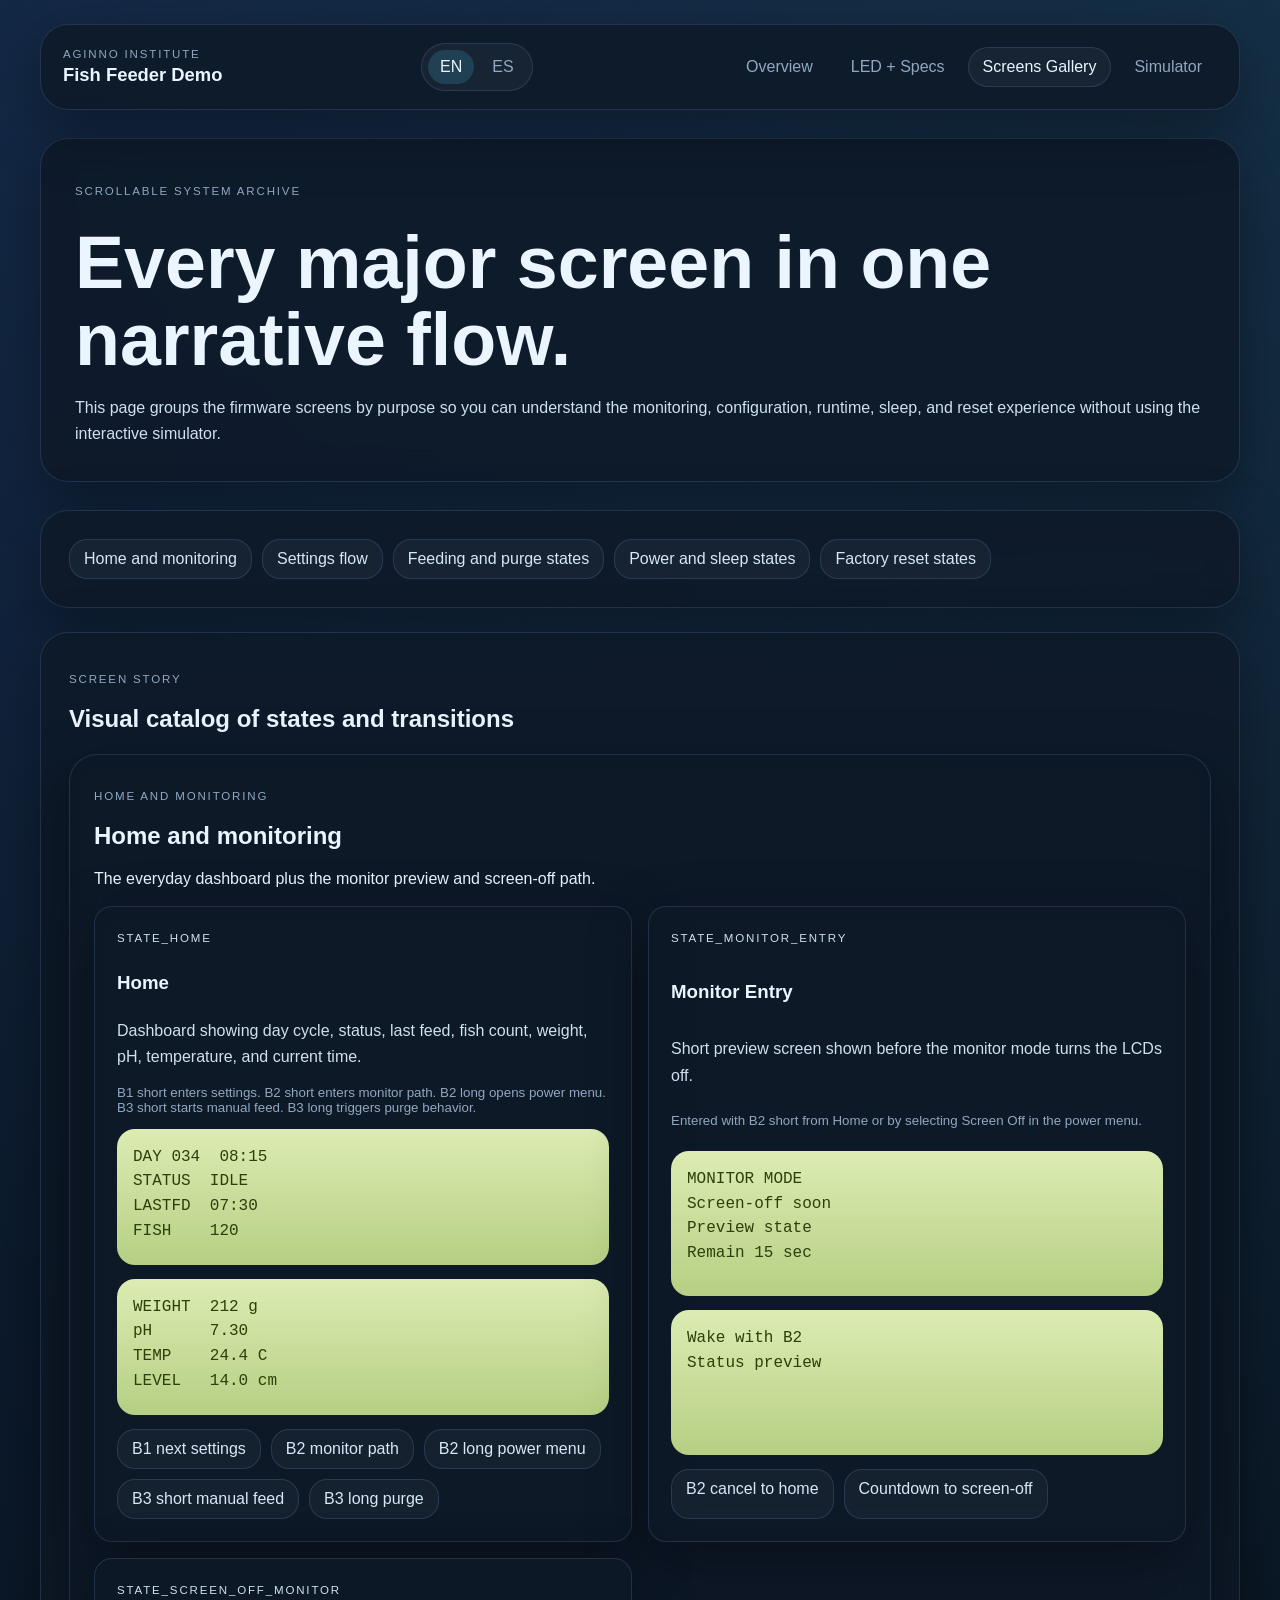
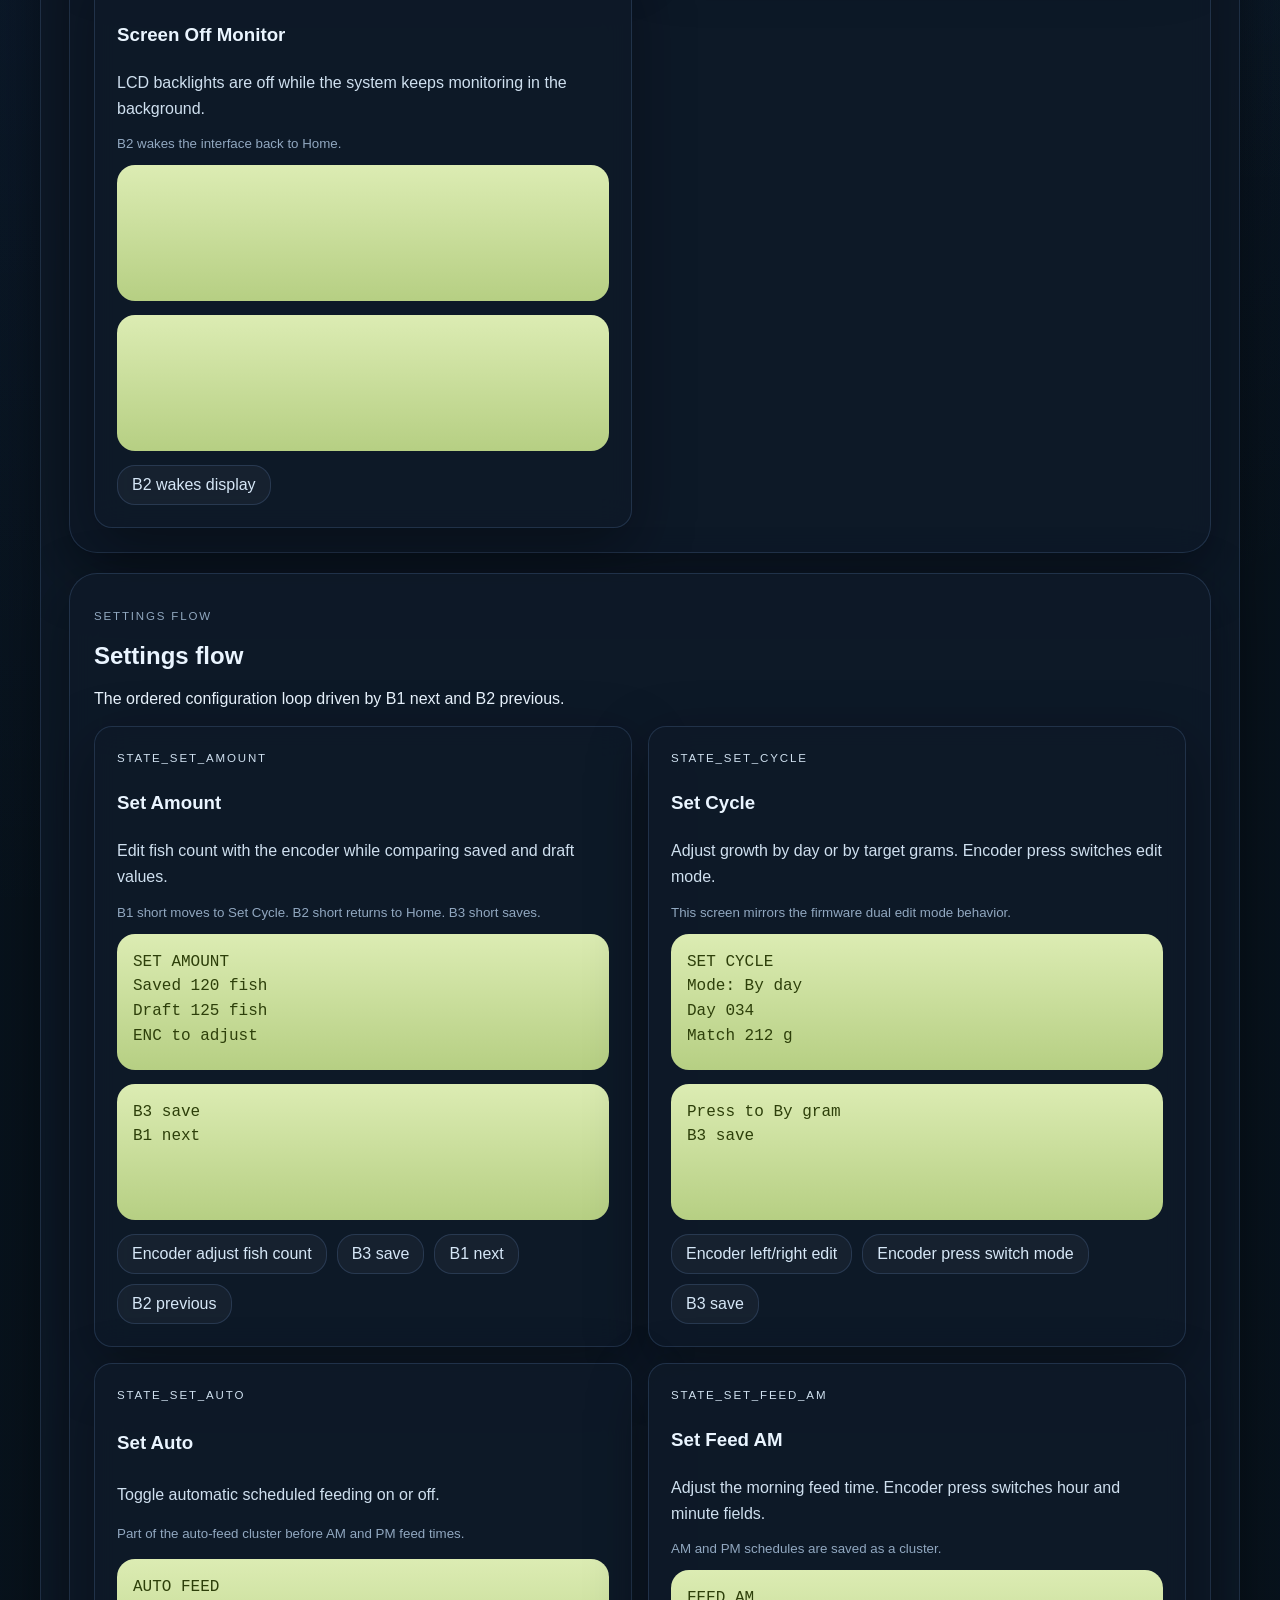
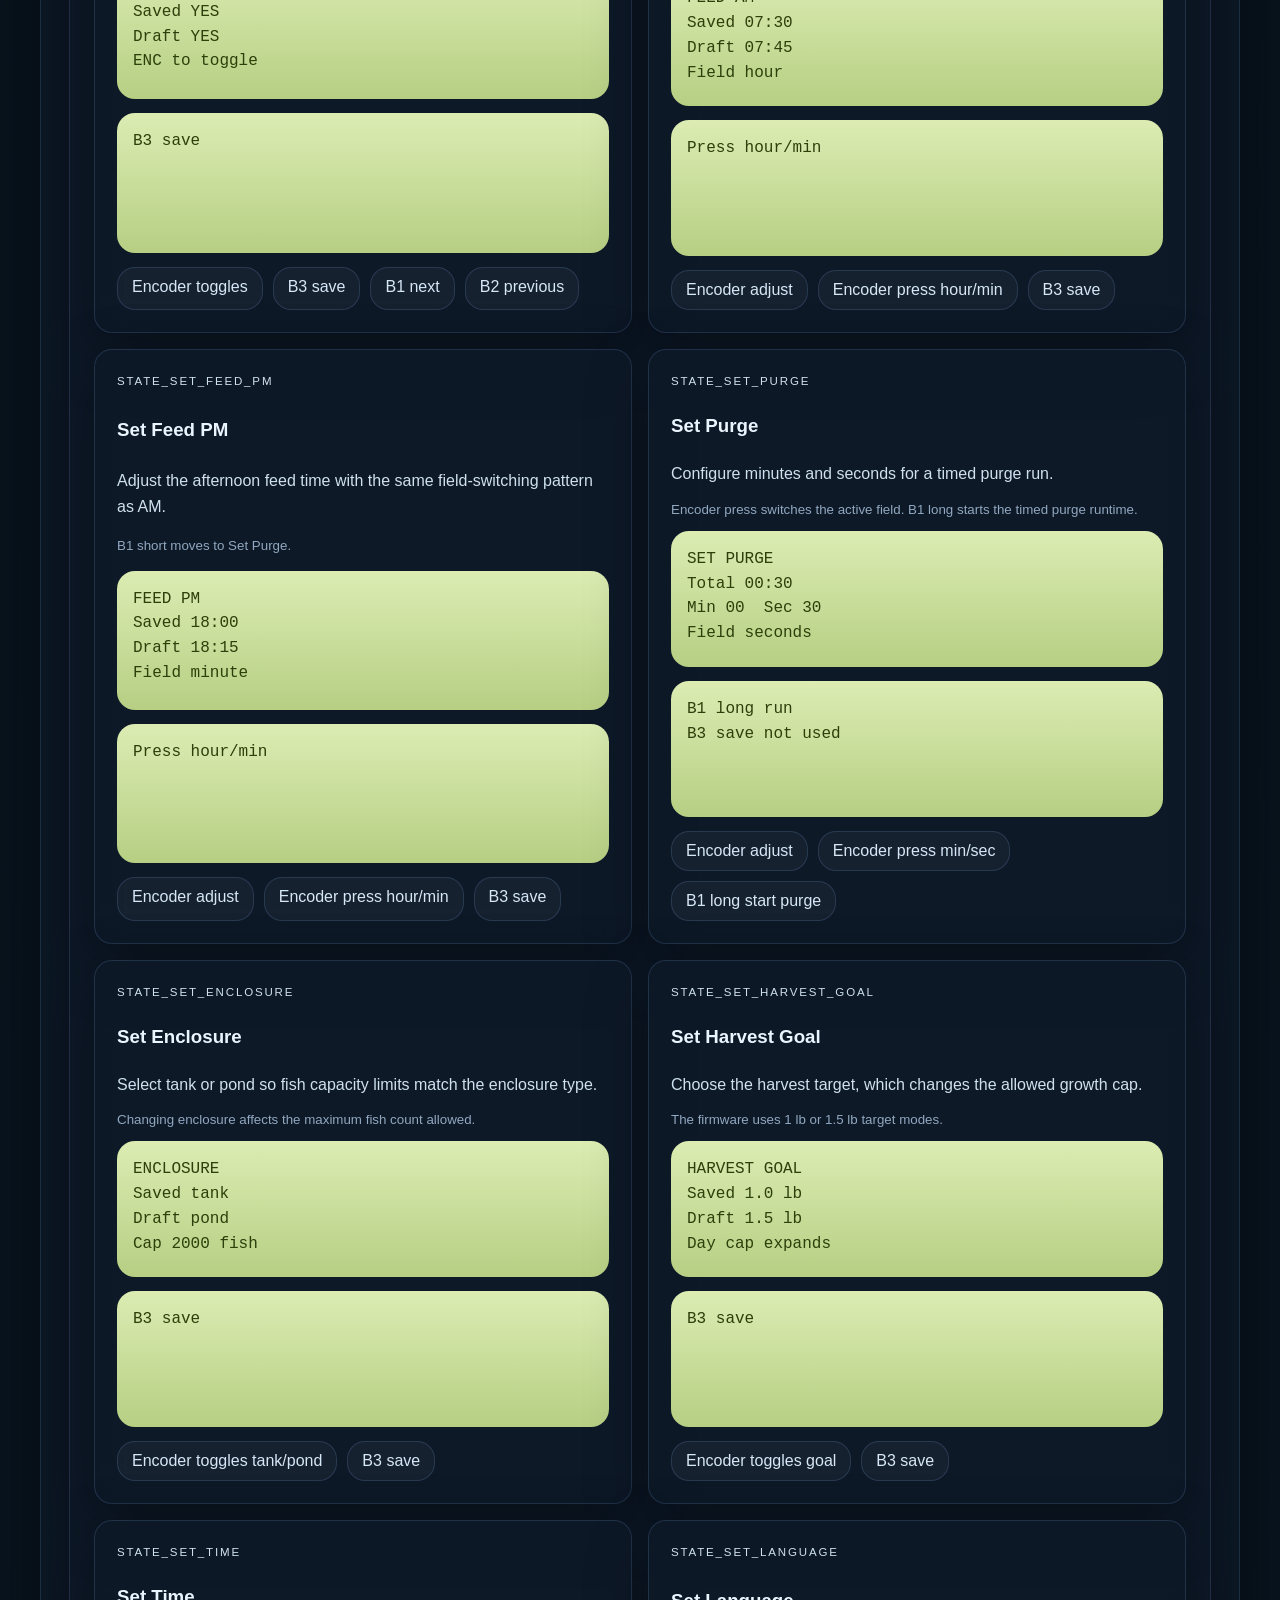
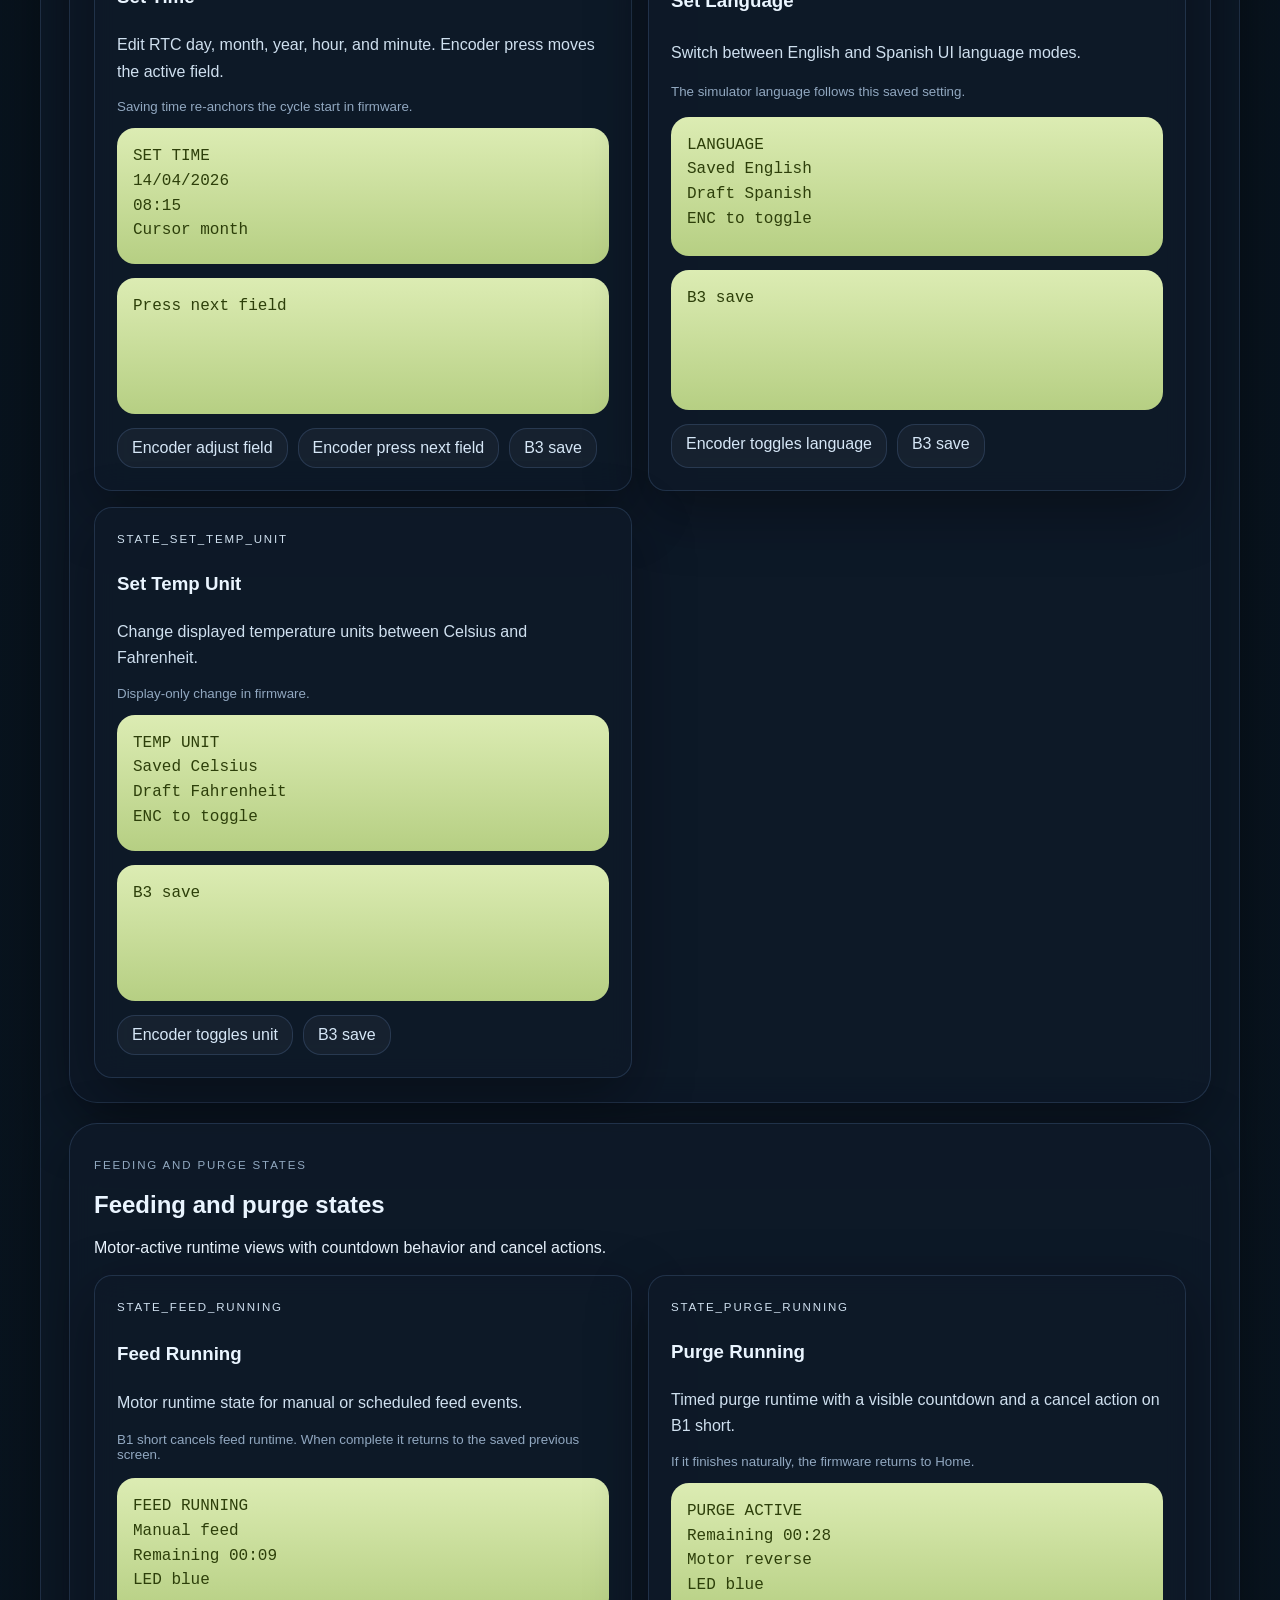
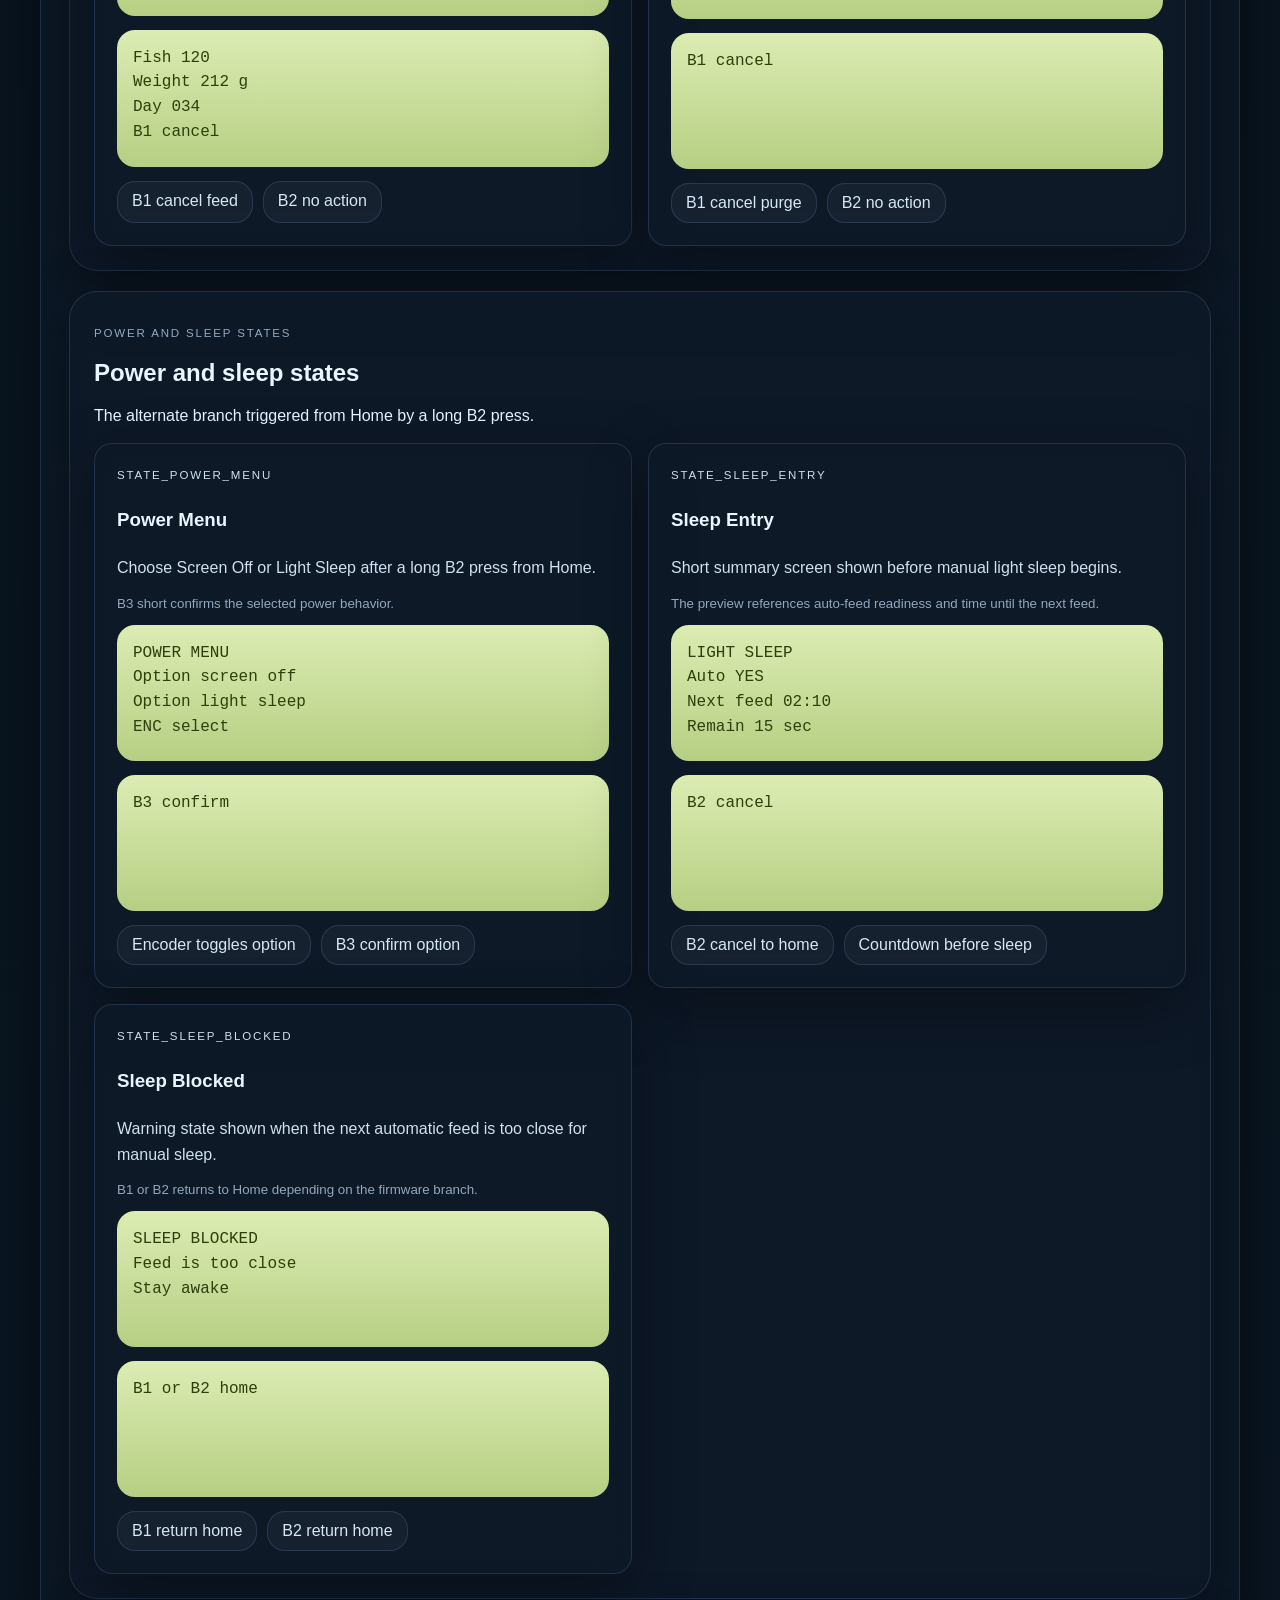
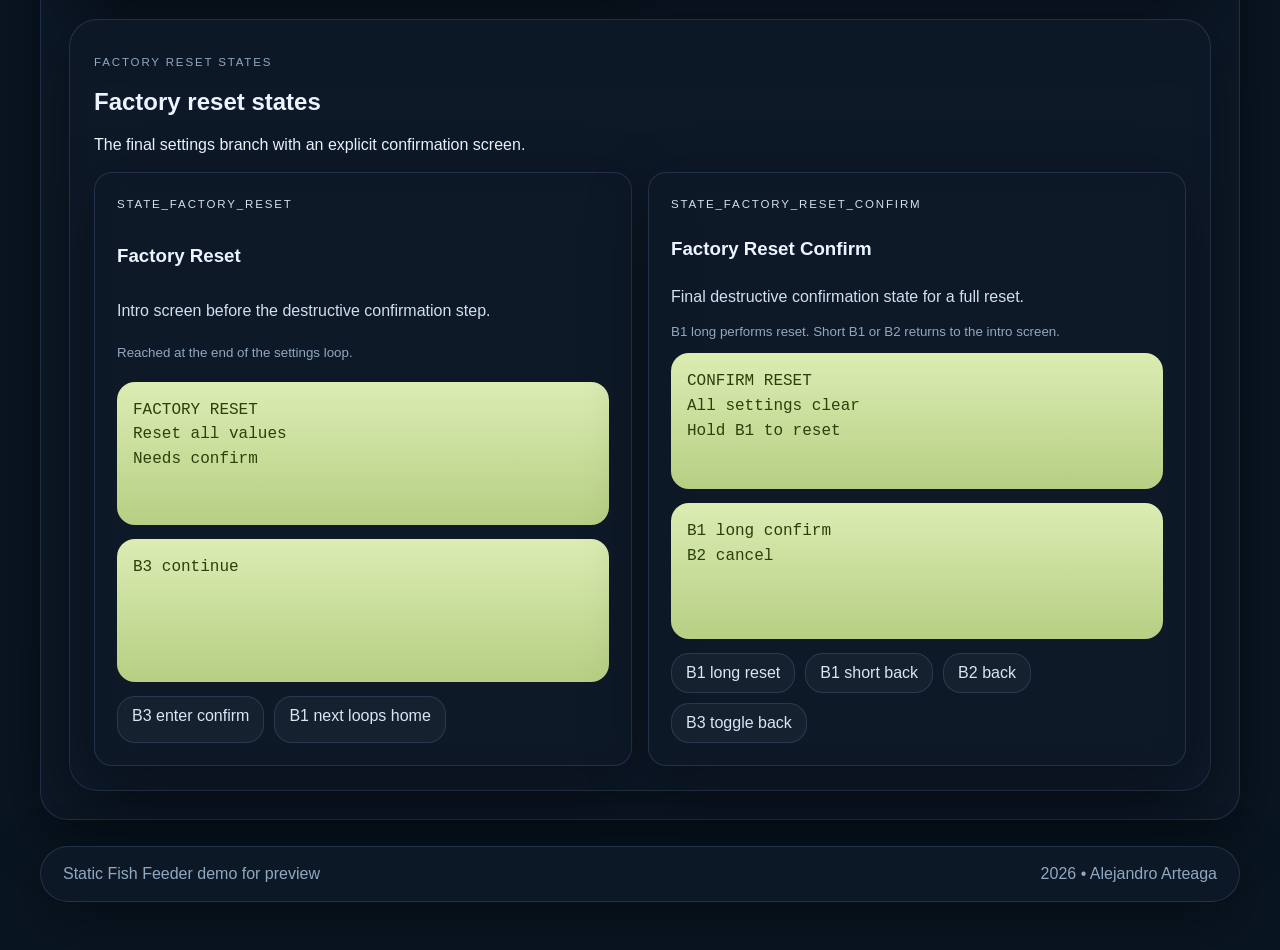
==== pages/gallery.html @ 1d875c60 "Add files via upload" ====
<!DOCTYPE html>
<html lang="en">
<head>
  <meta charset="UTF-8">
  <meta name="viewport" content="width=device-width, initial-scale=1.0">
  <title data-i18n-document-title="galleryPage.title">Fish Feeder Screens Gallery</title>
  <meta name="description" content="Scrollable visual catalog of Fish Feeder screens grouped by monitoring, settings, runtime, power, and reset flows." data-i18n-document-description="galleryPage.description">
  <link rel="stylesheet" href="../css/styles.css">
  <link rel="stylesheet" href="../css/print.css" media="print">
</head>
<body data-page="gallery">
  <div class="site-shell">
    <header class="site-header no-print">
      <a class="brand" href="../index.html">
        <span class="brand-kicker">AgInno Institute</span>
        <span class="brand-title" data-i18n="nav.brandTitle">Fish Feeder Demo</span>
      </a>
      <div class="header-actions">
        <div class="lang-switch" role="group" aria-label="Language">
          <button type="button" class="lang-switch__button" data-lang-choice="en">EN</button>
          <button type="button" class="lang-switch__button" data-lang-choice="es">ES</button>
        </div>
        <button class="menu-toggle" type="button" aria-expanded="false" aria-controls="site-nav" data-i18n="nav.menu">Menu</button>
      </div>
      <nav id="site-nav" class="site-nav">
        <a href="../index.html" data-i18n="nav.overview">Overview</a>
        <a href="specs.html" data-i18n="nav.specs">LED + Specs</a>
        <a href="gallery.html" data-i18n="nav.gallery">Screens Gallery</a>
        <a href="simulator.html" data-i18n="nav.simulator">Simulator</a>
      </nav>
    </header>

    <main>
      <section class="hero-panel">
        <div class="hero-copy">
          <p class="eyebrow" data-i18n="galleryPage.eyebrow">Scrollable system archive</p>
          <h1 data-i18n="galleryPage.heading">Every major screen in one narrative flow.</h1>
          <p class="hero-text" data-i18n="galleryPage.body">This page groups the firmware screens by purpose so you can understand the monitoring, configuration, runtime, sleep, and reset experience without using the interactive simulator.</p>
        </div>
      </section>

      <section class="section-block no-print">
        <div class="pill-row" id="gallery-jump-links"></div>
      </section>

      <section class="section-block">
        <div class="section-heading">
          <p class="eyebrow" data-i18n="galleryPage.storyEyebrow">Screen story</p>
          <h2 data-i18n="galleryPage.storyHeading">Visual catalog of states and transitions</h2>
        </div>
        <div id="gallery-sections" class="gallery-sections"></div>
      </section>
    </main>

    <footer class="site-footer">
      <p data-i18n="galleryPage.footerLead">Static Fish Feeder demo for preview</p>
      <p><span id="current-year"></span> • <span data-i18n="galleryPage.footerStack">Alejandro Arteaga</span></p>
    </footer>
  </div>

  <script src="../js/i18n.js"></script>
  <script src="../js/data/screens.js"></script>
  <script src="../js/data/specs.js"></script>
  <script src="../js/data/led-rules.js"></script>
  <script src="../js/navigation.js"></script>
  <script src="../js/app.js"></script>
</body>
</html>
---- css/styles.css ----
:root {
  --bg: #08111b;
  --bg-soft: #0d1a28;
  --panel: rgba(14, 26, 40, 0.88);
  --panel-strong: #102132;
  --line: rgba(140, 188, 255, 0.16);
  --text: #eaf5ff;
  --muted: #91a8c0;
  --accent: #55d0ff;
  --accent-strong: #8d7dff;
  --lcd-bg: linear-gradient(180deg, #dcecb3 0%, #b6cf83 100%);
  --lcd-text: #2d3f0a;
  --shadow: 0 20px 60px rgba(0, 0, 0, 0.35);
  --radius-lg: 28px;
  --radius-md: 18px;
  --radius-sm: 12px;
  --blue: #40a9ff;
  --red: #ff5f74;
  --white: #f8fbff;
  --green: #5de697;
  --off: #35485b;
}

* {
  box-sizing: border-box;
}

html {
  scroll-behavior: smooth;
}

body {
  margin: 0;
  font-family: Inter, "Segoe UI", Arial, sans-serif;
  color: var(--text);
  background:
    radial-gradient(circle at top left, rgba(69, 127, 255, 0.16), transparent 28%),
    radial-gradient(circle at top right, rgba(85, 208, 255, 0.12), transparent 20%),
    linear-gradient(180deg, #07111a 0%, #091521 100%);
  min-height: 100vh;
}

a {
  color: inherit;
  text-decoration: none;
}

button,
input {
  font: inherit;
}

pre {
  margin: 0;
  white-space: pre-wrap;
}

.site-shell {
  width: min(1200px, calc(100% - 32px));
  margin: 0 auto;
  padding: 24px 0 48px;
}

.site-header,
.site-footer,
.hero-panel,
.section-block,
.info-card,
.spotlight-card,
.priority-item,
.detail-panel,
.selector-panel,
.side-card,
.simulator-device,
.gallery-group,
.screen-card,
.lcd-preview {
  border: 1px solid var(--line);
  background: var(--panel);
  backdrop-filter: blur(16px);
  box-shadow: var(--shadow);
}

.site-header,
.site-footer {
  border-radius: var(--radius-lg);
}

.site-header {
  position: sticky;
  top: 16px;
  z-index: 10;
  display: flex;
  align-items: center;
  justify-content: space-between;
  gap: 20px;
  padding: 18px 22px;
  margin-bottom: 28px;
}

.brand {
  display: flex;
  flex-direction: column;
  gap: 4px;
}

.brand-kicker,
.eyebrow,
.device-label,
.card-tag {
  font-size: 0.72rem;
  letter-spacing: 0.16em;
  text-transform: uppercase;
  color: var(--muted);
}

.brand-title {
  font-size: 1.15rem;
  font-weight: 700;
}

.header-actions {
  display: flex;
  align-items: center;
  gap: 12px;
}

.lang-switch {
  display: inline-flex;
  gap: 6px;
  padding: 6px;
  border-radius: 999px;
  border: 1px solid var(--line);
  background: rgba(255, 255, 255, 0.04);
}

.lang-switch__button {
  border: 0;
  padding: 8px 12px;
  border-radius: 999px;
  color: var(--muted);
  background: transparent;
  cursor: pointer;
  transition: 0.2s ease;
}

.lang-switch__button.is-active {
  color: var(--text);
  background: rgba(85, 208, 255, 0.16);
}

.site-nav {
  display: flex;
  gap: 8px;
  flex-wrap: wrap;
}

.site-nav a,
.menu-toggle {
  border: 1px solid transparent;
  color: var(--muted);
  padding: 10px 14px;
  border-radius: 999px;
  transition: 0.2s ease;
  background: transparent;
}

.site-nav a:hover,
.site-nav a.is-active,
.menu-toggle:hover {
  color: var(--text);
  border-color: var(--line);
  background: rgba(255, 255, 255, 0.04);
}

.menu-toggle {
  display: none;
}

.hero-panel,
.section-block,
.gallery-group,
.simulator-device {
  border-radius: var(--radius-lg);
}

.hero-panel {
  display: flex;
  align-items: center;
  justify-content: space-between;
  gap: 28px;
  padding: 34px;
  margin-bottom: 28px;
}

.hero-home {
  min-height: 420px;
}

.hero-copy,
.hero-actions {
  display: flex;
  flex-direction: column;
  gap: 16px;
}

.hero-copy {
  flex: 1 1 52%;
}

.hero-copy h1,
.section-heading h2 {
  margin: 0;
  line-height: 1.05;
}

.hero-copy h1 {
  font-size: clamp(2.4rem, 6vw, 4.6rem);
}

.hero-text,
.info-card p,
.detail-panel p,
.screen-card p,
.side-card p {
  margin: 0;
  line-height: 1.65;
  color: #cfe0ef;
}

.hero-actions {
  align-items: flex-start;
}

.button,
.icon-button,
.segmented-control__button {
  cursor: pointer;
  border: 1px solid var(--line);
  transition: transform 0.18s ease, border-color 0.18s ease, background 0.18s ease;
}

.button:hover,
.icon-button:hover,
.segmented-control__button:hover {
  transform: translateY(-1px);
  border-color: rgba(140, 188, 255, 0.34);
}

.button {
  display: inline-flex;
  align-items: center;
  justify-content: center;
  gap: 10px;
  padding: 12px 18px;
  border-radius: 999px;
}

.button-primary {
  background: linear-gradient(135deg, var(--accent) 0%, var(--accent-strong) 100%);
  color: #02121d;
  font-weight: 700;
}

.button-secondary,
.button-sim {
  background: rgba(255, 255, 255, 0.04);
  color: var(--text);
}

.button-row {
  display: flex;
  gap: 10px;
  flex-wrap: wrap;
}

.hero-metrics,
.plain-list,
.event-log {
  margin: 0;
  padding: 0;
  list-style: none;
}

.hero-metrics {
  display: grid;
  grid-template-columns: repeat(3, minmax(0, 1fr));
  gap: 12px;
  width: 100%;
  max-width: 620px;
}

.hero-metrics li,
.pill,
.priority-item,
.hint-chip {
  border-radius: var(--radius-md);
}

.hero-metrics li {
  padding: 16px;
  border: 1px solid var(--line);
  background: rgba(255, 255, 255, 0.03);
}

.hero-metrics strong {
  display: block;
  font-size: 1.45rem;
  margin-bottom: 6px;
}

.hero-metrics span {
  color: var(--muted);
  font-size: 0.92rem;
}

.hero-visual {
  flex: 1 1 42%;
  position: relative;
  display: flex;
  align-items: center;
  justify-content: center;
  min-height: 340px;
}

.status-orb {
  position: absolute;
  width: 220px;
  height: 220px;
  border-radius: 50%;
  filter: blur(14px);
  opacity: 0.95;
}

.status-blue {
  background: radial-gradient(circle, rgba(64, 169, 255, 0.95) 0%, rgba(64, 169, 255, 0.15) 70%, transparent 100%);
}

.lcd-preview-stack {
  position: relative;
  display: grid;
  gap: 18px;
  width: min(420px, 100%);
}

.lcd-preview {
  position: relative;
  z-index: 1;
  padding: 18px;
  border-radius: 24px;
}

.lcd-preview-alt {
  margin-left: 46px;
}

.lcd-header {
  display: flex;
  justify-content: space-between;
  color: var(--muted);
  margin-bottom: 14px;
  font-size: 0.8rem;
  text-transform: uppercase;
  letter-spacing: 0.12em;
}

.lcd-preview pre,
.lcd-screen pre,
.screen-card pre {
  padding: 16px;
  border-radius: 18px;
  background: var(--lcd-bg);
  color: var(--lcd-text);
  font-family: "Consolas", "Courier New", monospace;
  line-height: 1.55;
  min-height: 136px;
}

.section-block {
  padding: 28px;
  margin-bottom: 24px;
}

.section-heading {
  display: flex;
  flex-direction: column;
  gap: 10px;
  margin-bottom: 22px;
}

.feature-spotlight {
  display: grid;
  grid-template-columns: auto 1fr auto;
  align-items: center;
  gap: 14px;
}

.spotlight-card {
  border-radius: var(--radius-lg);
  padding: 26px;
  min-height: 290px;
}

.spotlight-card h3 {
  margin: 0 0 10px;
  font-size: 1.8rem;
}

.spotlight-card ul {
  display: flex;
  gap: 10px;
  flex-wrap: wrap;
  padding: 0;
  list-style: none;
}

.icon-button {
  width: 52px;
  height: 52px;
  border-radius: 50%;
  background: rgba(255, 255, 255, 0.05);
  color: var(--text);
  font-size: 1.4rem;
}

.feature-dots {
  display: flex;
  justify-content: center;
  gap: 10px;
  margin-top: 18px;
}

.feature-dot {
  width: 11px;
  height: 11px;
  border-radius: 50%;
  border: 0;
  background: rgba(255, 255, 255, 0.24);
  cursor: pointer;
}

.feature-dot.is-active {
  background: var(--accent);
  box-shadow: 0 0 18px rgba(85, 208, 255, 0.8);
}

.card-grid {
  display: grid;
  gap: 18px;
}

.card-grid-three {
  grid-template-columns: repeat(3, minmax(0, 1fr));
}

.card-grid-four {
  grid-template-columns: repeat(4, minmax(0, 1fr));
}

.info-card,
.priority-item,
.side-card,
.selector-panel,
.detail-panel,
.screen-card {
  border-radius: var(--radius-md);
  padding: 22px;
}

.info-card h3,
.screen-card h3 {
  margin: 10px 0 10px;
}

.text-link {
  display: inline-flex;
  margin-top: 18px;
  color: var(--accent);
  font-weight: 600;
}

.accent-band {
  background: linear-gradient(135deg, rgba(85, 208, 255, 0.1), rgba(141, 125, 255, 0.1));
}

.pill-row {
  display: flex;
  gap: 10px;
  flex-wrap: wrap;
}

.pill,
.hint-chip {
  padding: 10px 14px;
  border: 1px solid var(--line);
  background: rgba(255, 255, 255, 0.04);
  color: #d6e7f7;
}

.priority-stack {
  display: grid;
  gap: 14px;
}

.priority-item {
  display: grid;
  grid-template-columns: auto auto 1fr;
  gap: 16px;
  align-items: center;
}

.priority-rank {
  width: 42px;
  height: 42px;
  border-radius: 50%;
  display: grid;
  place-items: center;
  background: rgba(255, 255, 255, 0.05);
  font-weight: 700;
}

.color-chip {
  width: 18px;
  height: 18px;
  border-radius: 50%;
  box-shadow: 0 0 20px currentColor;
}

.color-chip.is-blue { color: var(--blue); background: var(--blue); }
.color-chip.is-red { color: var(--red); background: var(--red); }
.color-chip.is-white { color: var(--white); background: var(--white); }
.color-chip.is-green { color: var(--green); background: var(--green); }
.color-chip.is-off { color: var(--off); background: var(--off); }

.specs-layout {
  display: grid;
  grid-template-columns: 280px 1fr;
  gap: 18px;
}

.selector-list {
  display: grid;
  gap: 10px;
}

.selector-button {
  width: 100%;
  text-align: left;
  border-radius: 14px;
  border: 1px solid var(--line);
  background: rgba(255, 255, 255, 0.03);
  color: var(--text);
  padding: 14px 16px;
  cursor: pointer;
}

.selector-button.is-active {
  background: rgba(85, 208, 255, 0.12);
  border-color: rgba(85, 208, 255, 0.4);
}

.detail-panel h3 {
  margin-top: 0;
  font-size: 1.75rem;
}

.detail-list,
.detail-meta,
.constant-table {
  display: grid;
  gap: 10px;
}

.detail-meta,
.constant-row,
.hint-grid {
  grid-template-columns: repeat(2, minmax(0, 1fr));
}

.detail-meta,
.constant-row {
  display: grid;
  gap: 12px;
}

.meta-card,
.constant-row > div {
  padding: 14px;
  border-radius: 14px;
  background: rgba(255, 255, 255, 0.04);
  border: 1px solid var(--line);
}

.gallery-sections {
  display: grid;
  gap: 20px;
}

.gallery-group {
  padding: 24px;
}

.gallery-group header {
  margin-bottom: 18px;
}

.gallery-grid {
  display: grid;
  grid-template-columns: repeat(2, minmax(0, 1fr));
  gap: 16px;
}

.screen-card {
  display: grid;
  gap: 14px;
}

.screen-card small {
  color: var(--muted);
}

.simulator-grid {
  display: grid;
  grid-template-columns: minmax(0, 1.5fr) minmax(320px, 0.9fr);
  gap: 22px;
}

.simulator-device {
  padding: 24px;
}

.device-topline {
  display: flex;
  align-items: center;
  justify-content: space-between;
  gap: 12px;
  margin-bottom: 18px;
}

.device-topline h2 {
  margin: 6px 0 0;
  font-size: clamp(1.7rem, 4vw, 2.4rem);
}

.led-indicator {
  display: flex;
  align-items: center;
  gap: 14px;
  padding: 12px 14px;
  border-radius: 18px;
  border: 1px solid var(--line);
  background: rgba(255, 255, 255, 0.03);
}

.led-lamp {
  width: 24px;
  height: 24px;
  border-radius: 50%;
  display: inline-block;
  background: var(--off);
  box-shadow: 0 0 12px rgba(0, 0, 0, 0.3);
}

.led-indicator[data-color="Blue"] .led-lamp { background: var(--blue); box-shadow: 0 0 24px rgba(64, 169, 255, 0.9); }
.led-indicator[data-color="Red"] .led-lamp { background: var(--red); box-shadow: 0 0 24px rgba(255, 95, 116, 0.9); }
.led-indicator[data-color="White"] .led-lamp { background: var(--white); box-shadow: 0 0 24px rgba(248, 251, 255, 0.9); }
.led-indicator[data-color="Green"] .led-lamp { background: var(--green); box-shadow: 0 0 24px rgba(93, 230, 151, 0.9); }

.lcd-shell {
  display: grid;
  grid-template-columns: repeat(2, minmax(0, 1fr));
  gap: 16px;
  margin-bottom: 18px;
}

.lcd-shell.is-dark .lcd-screen pre {
  background: linear-gradient(180deg, #0f1417 0%, #090b0c 100%);
  color: #52615e;
}

.lcd-screen {
  padding: 16px;
  border-radius: 22px;
  border: 1px solid var(--line);
  background: rgba(255, 255, 255, 0.03);
}

.lcd-screen header {
  margin-bottom: 12px;
  color: var(--muted);
  text-transform: uppercase;
  letter-spacing: 0.14em;
  font-size: 0.74rem;
}

.control-panels {
  display: grid;
  gap: 12px;
}

.control-card {
  padding: 16px;
  border-radius: 18px;
  border: 1px solid var(--line);
  background: rgba(255, 255, 255, 0.03);
}

.segmented-control {
  display: inline-flex;
  gap: 8px;
}

.segmented-control__button {
  padding: 10px 14px;
  border-radius: 999px;
  background: rgba(255, 255, 255, 0.03);
  color: var(--text);
}

.segmented-control__button.is-active {
  background: rgba(85, 208, 255, 0.16);
  border-color: rgba(85, 208, 255, 0.4);
}

.simulator-sidebar {
  display: grid;
  gap: 16px;
}

.field-grid {
  display: grid;
  grid-template-columns: repeat(2, minmax(0, 1fr));
  gap: 12px;
}

.field {
  display: grid;
  gap: 8px;
}

.field input {
  width: 100%;
  border: 1px solid var(--line);
  border-radius: 12px;
  background: rgba(255, 255, 255, 0.05);
  color: var(--text);
  padding: 10px 12px;
}

.hint-grid {
  display: grid;
  gap: 10px;
}

.event-log {
  display: grid;
  gap: 10px;
}

.event-log li {
  padding: 12px;
  border-radius: 14px;
  border: 1px solid var(--line);
  background: rgba(255, 255, 255, 0.03);
  color: #d7e8f8;
}

.site-footer {
  display: flex;
  justify-content: space-between;
  gap: 12px;
  padding: 18px 22px;
  margin-top: 26px;
  color: var(--muted);
  flex-wrap: wrap;
}

.site-footer p {
  margin: 0;
}

@media (max-width: 1024px) {
  .hero-panel,
  .simulator-grid,
  .specs-layout {
    grid-template-columns: 1fr;
    display: grid;
  }

  .hero-panel {
    padding: 28px;
  }

  .card-grid-four,
  .card-grid-three,
  .gallery-grid,
  .lcd-shell,
  .hero-metrics,
  .field-grid {
    grid-template-columns: repeat(2, minmax(0, 1fr));
  }
}

@media (max-width: 760px) {
  .site-shell {
    width: min(100% - 18px, 100%);
    padding-top: 12px;
  }

  .site-header {
    align-items: flex-start;
    flex-wrap: wrap;
    top: 8px;
  }

  .header-actions {
    width: 100%;
    justify-content: space-between;
  }

  .menu-toggle {
    display: inline-flex;
  }

  .site-nav {
    display: none;
    width: 100%;
    flex-direction: column;
  }

  .site-nav.is-open {
    display: flex;
  }

  .card-grid-four,
  .card-grid-three,
  .gallery-grid,
  .hero-metrics,
  .field-grid,
  .detail-meta,
  .constant-row,
  .lcd-shell {
    grid-template-columns: 1fr;
  }

  .feature-spotlight {
    grid-template-columns: 1fr;
  }

  .icon-button {
    width: 100%;
    border-radius: 14px;
    height: auto;
    padding: 12px;
  }

  .lcd-preview-alt {
    margin-left: 0;
  }

  .priority-item {
    grid-template-columns: auto 1fr;
  }
}
---- css/print.css ----
@page {
  margin: 16mm;
}

body {
  background: #ffffff !important;
  color: #111111 !important;
  font-size: 11pt;
}

.site-shell {
  width: 100%;
  margin: 0;
  padding: 0;
}

.site-header,
.site-footer,
.no-print,
.menu-toggle,
.lang-switch,
.selector-panel {
  display: none !important;
}

.hero-panel,
.section-block,
.info-card,
.detail-panel,
.print-panel,
.priority-item,
.meta-card,
.constant-row > div {
  border: 1px solid #cccccc !important;
  background: #ffffff !important;
  box-shadow: none !important;
  backdrop-filter: none !important;
  color: #111111 !important;
  break-inside: avoid;
}

.hero-panel,
.section-block,
.detail-panel,
.priority-item,
.info-card,
.meta-card,
.constant-row > div {
  border-radius: 0 !important;
}

.hero-panel,
.section-block {
  padding: 14pt !important;
  margin: 0 0 12pt !important;
}

.hero-panel {
  display: block !important;
  min-height: auto !important;
}

.hero-copy h1,
.section-heading h2,
.detail-panel h3,
.info-card h3,
.priority-item strong,
.meta-card strong {
  color: #111111 !important;
}

.hero-text,
.detail-panel p,
.detail-panel strong,
.priority-item p,
.info-card p,
.screen-card p,
.screen-card small,
.eyebrow,
.card-tag,
.meta-card,
.constant-row > div {
  color: #222222 !important;
}

.specs-layout,
.detail-meta,
.detail-list,
.constant-row,
.priority-item,
.card-grid,
.card-grid-four {
  display: block !important;
}

.specs-layout {
  grid-template-columns: 1fr !important;
}

.priority-stack,
.constant-table,
.detail-list,
.detail-meta {
  gap: 8px !important;
}

.section-heading {
  margin-bottom: 10pt !important;
}

.detail-meta > *,
.detail-list > *,
.constant-table > *,
.priority-stack > *,
#led-cards > * {
  margin-bottom: 8pt !important;
}

.color-chip {
  display: inline-block !important;
  vertical-align: middle;
  box-shadow: none !important;
  border: 1px solid #999999;
}

.priority-rank {
  background: #ffffff !important;
  color: #111111 !important;
  border: 1px solid #cccccc !important;
}

a,
a:visited {
  color: #111111 !important;
  text-decoration: none !important;
}

pre {
  white-space: pre-wrap !important;
}

#component-detail,
#constants-table,
#led-priority,
#led-cards {
  width: 100% !important;
}
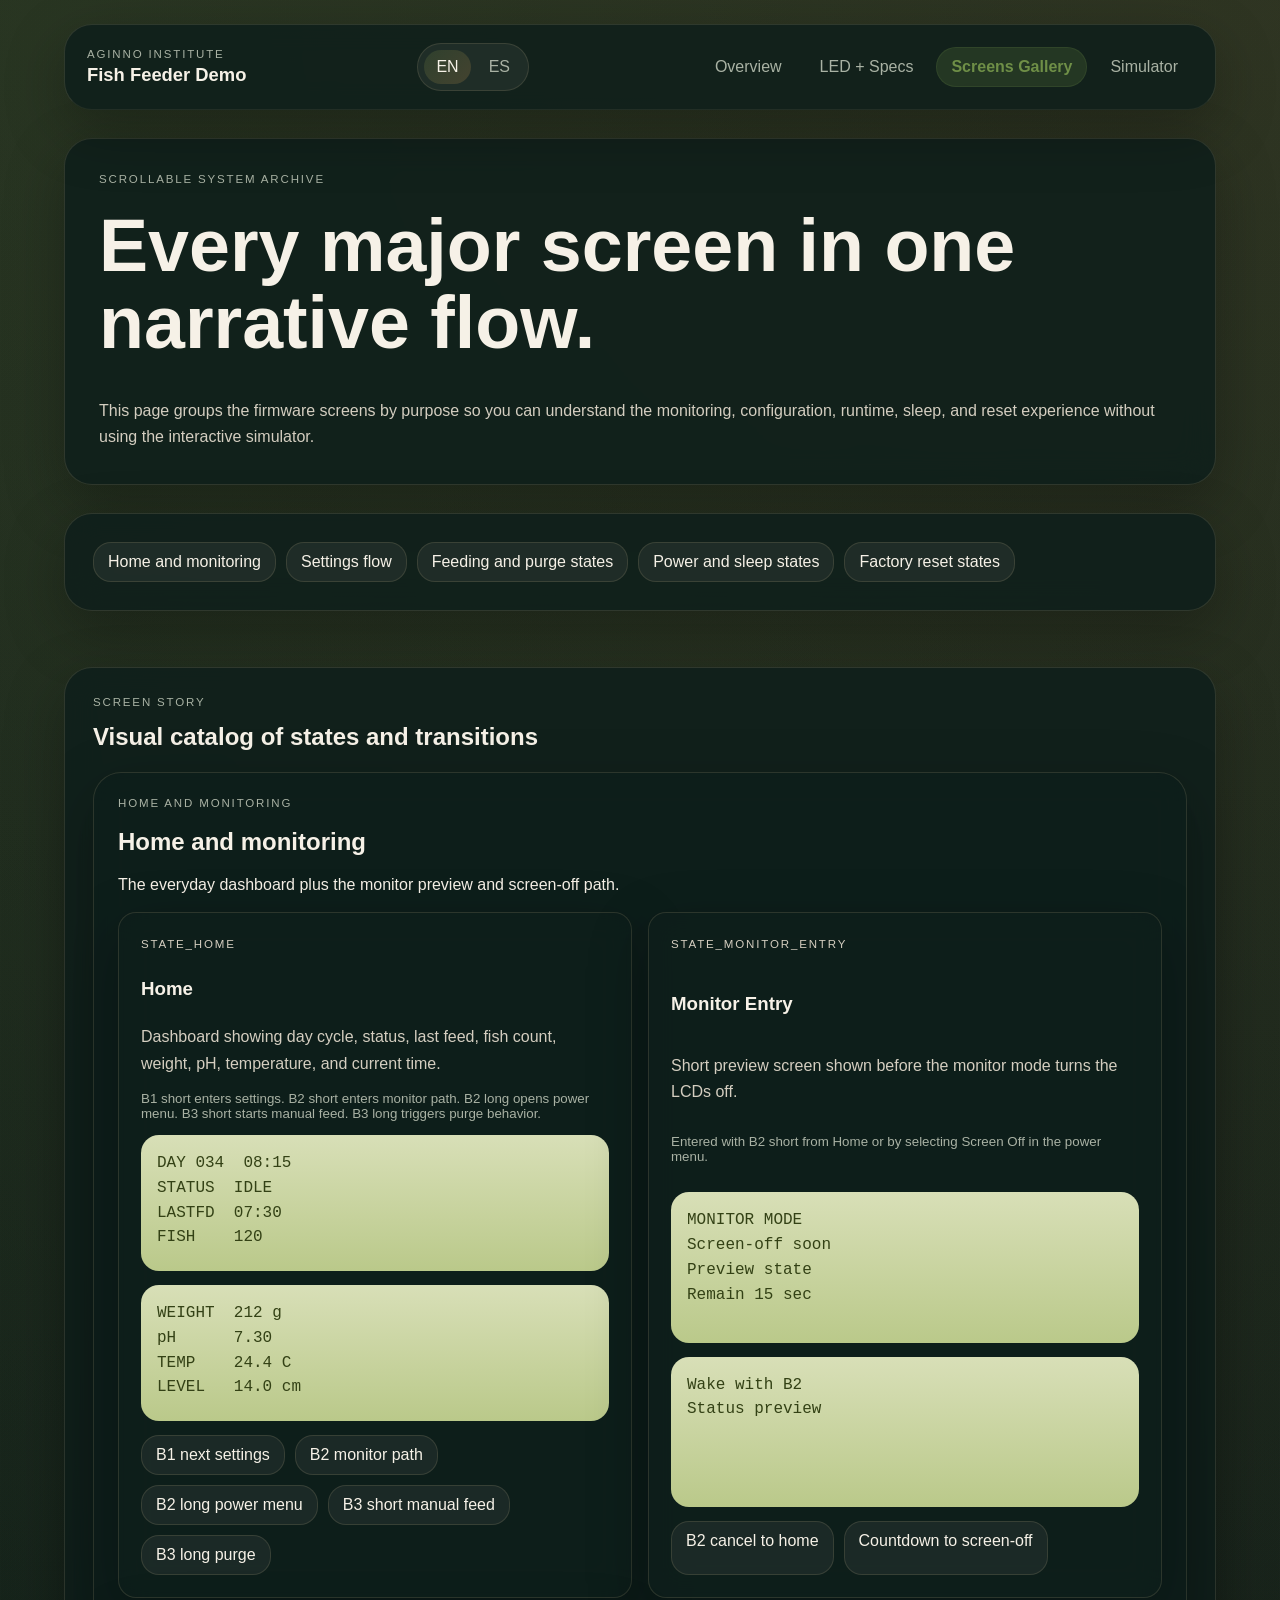
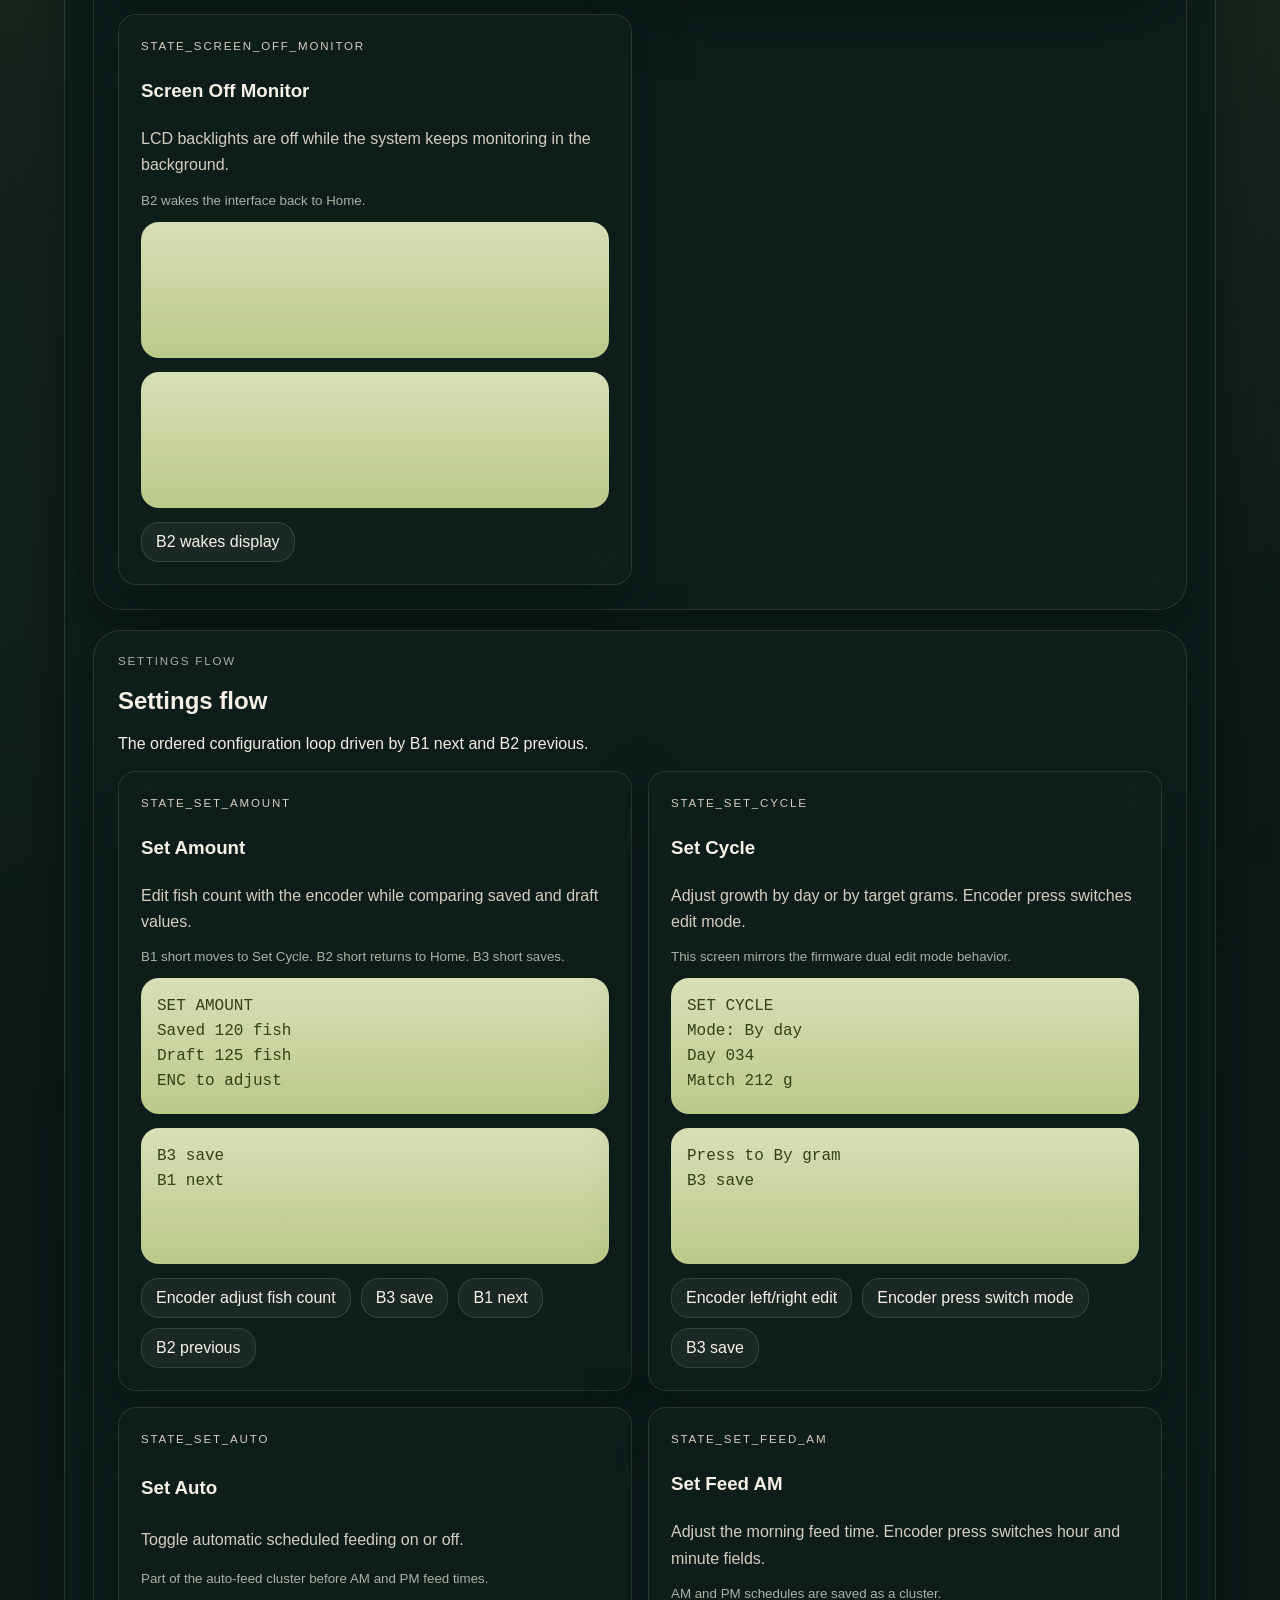
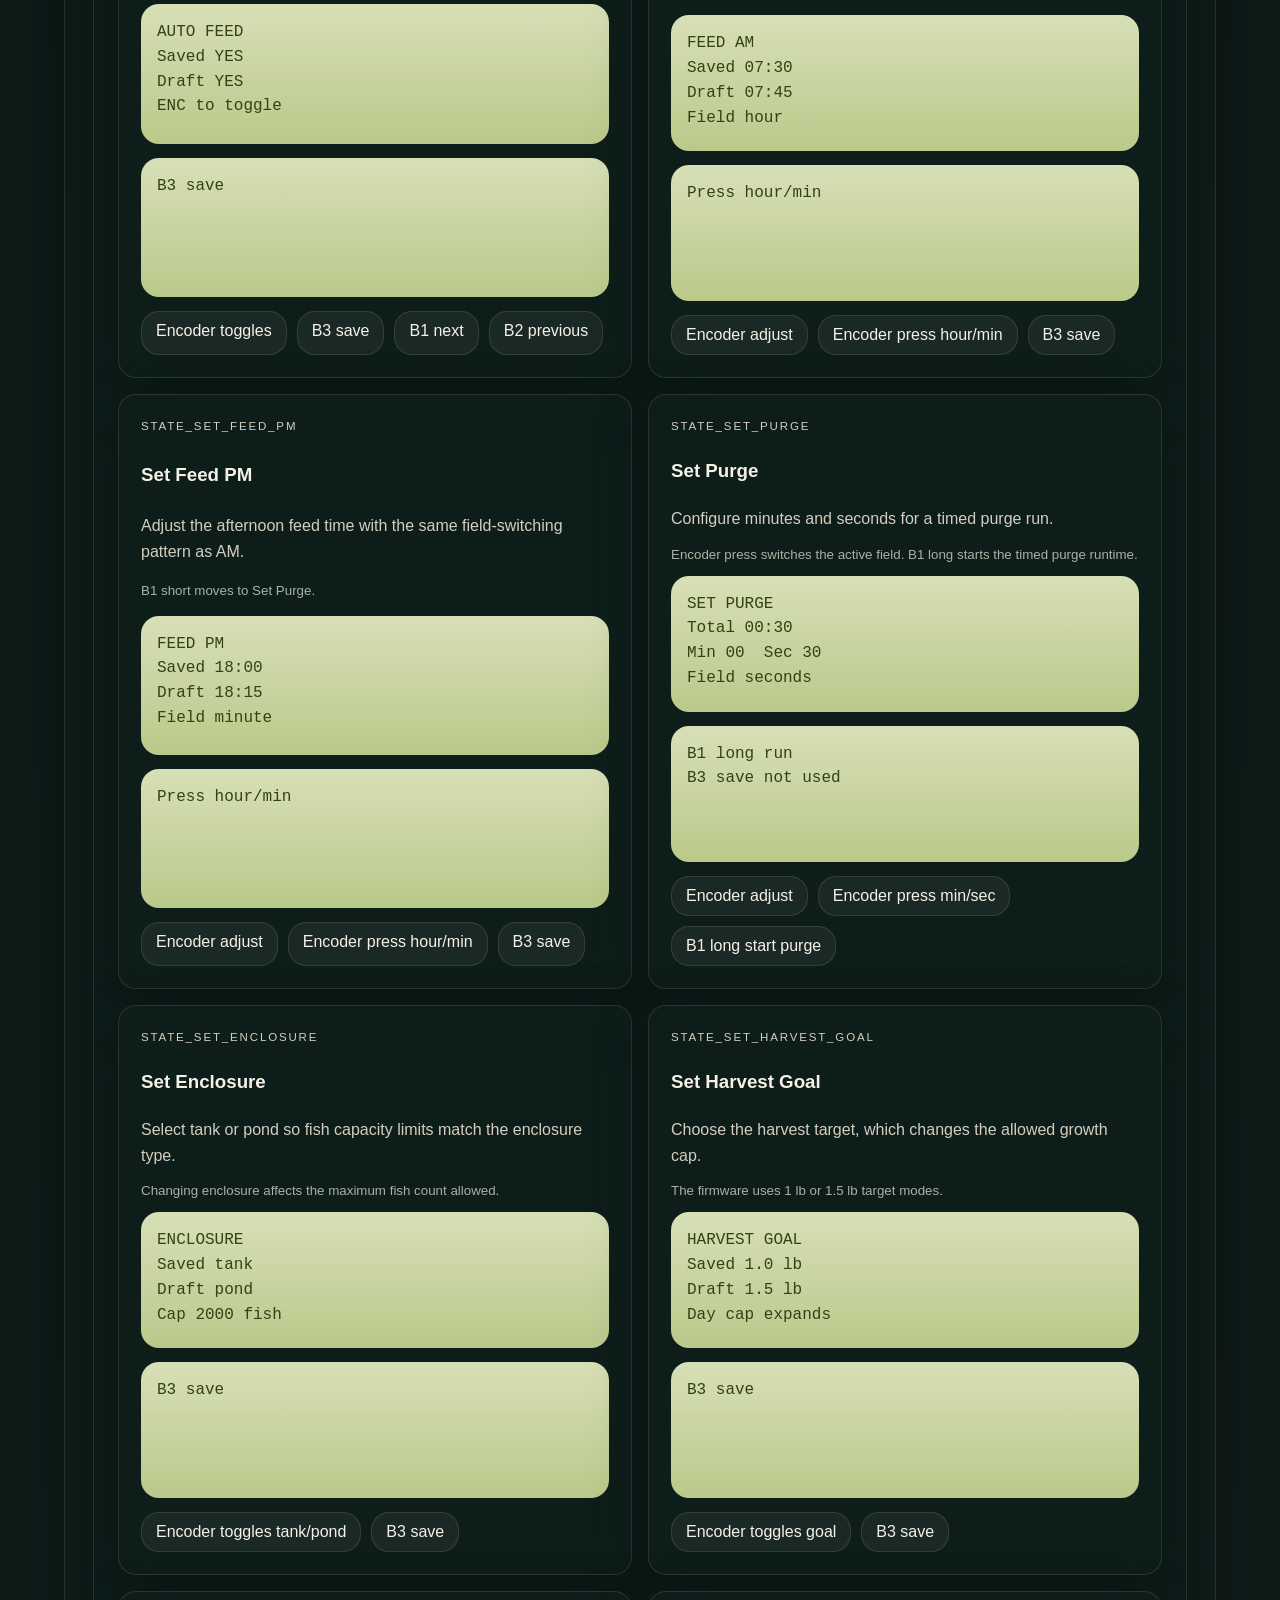
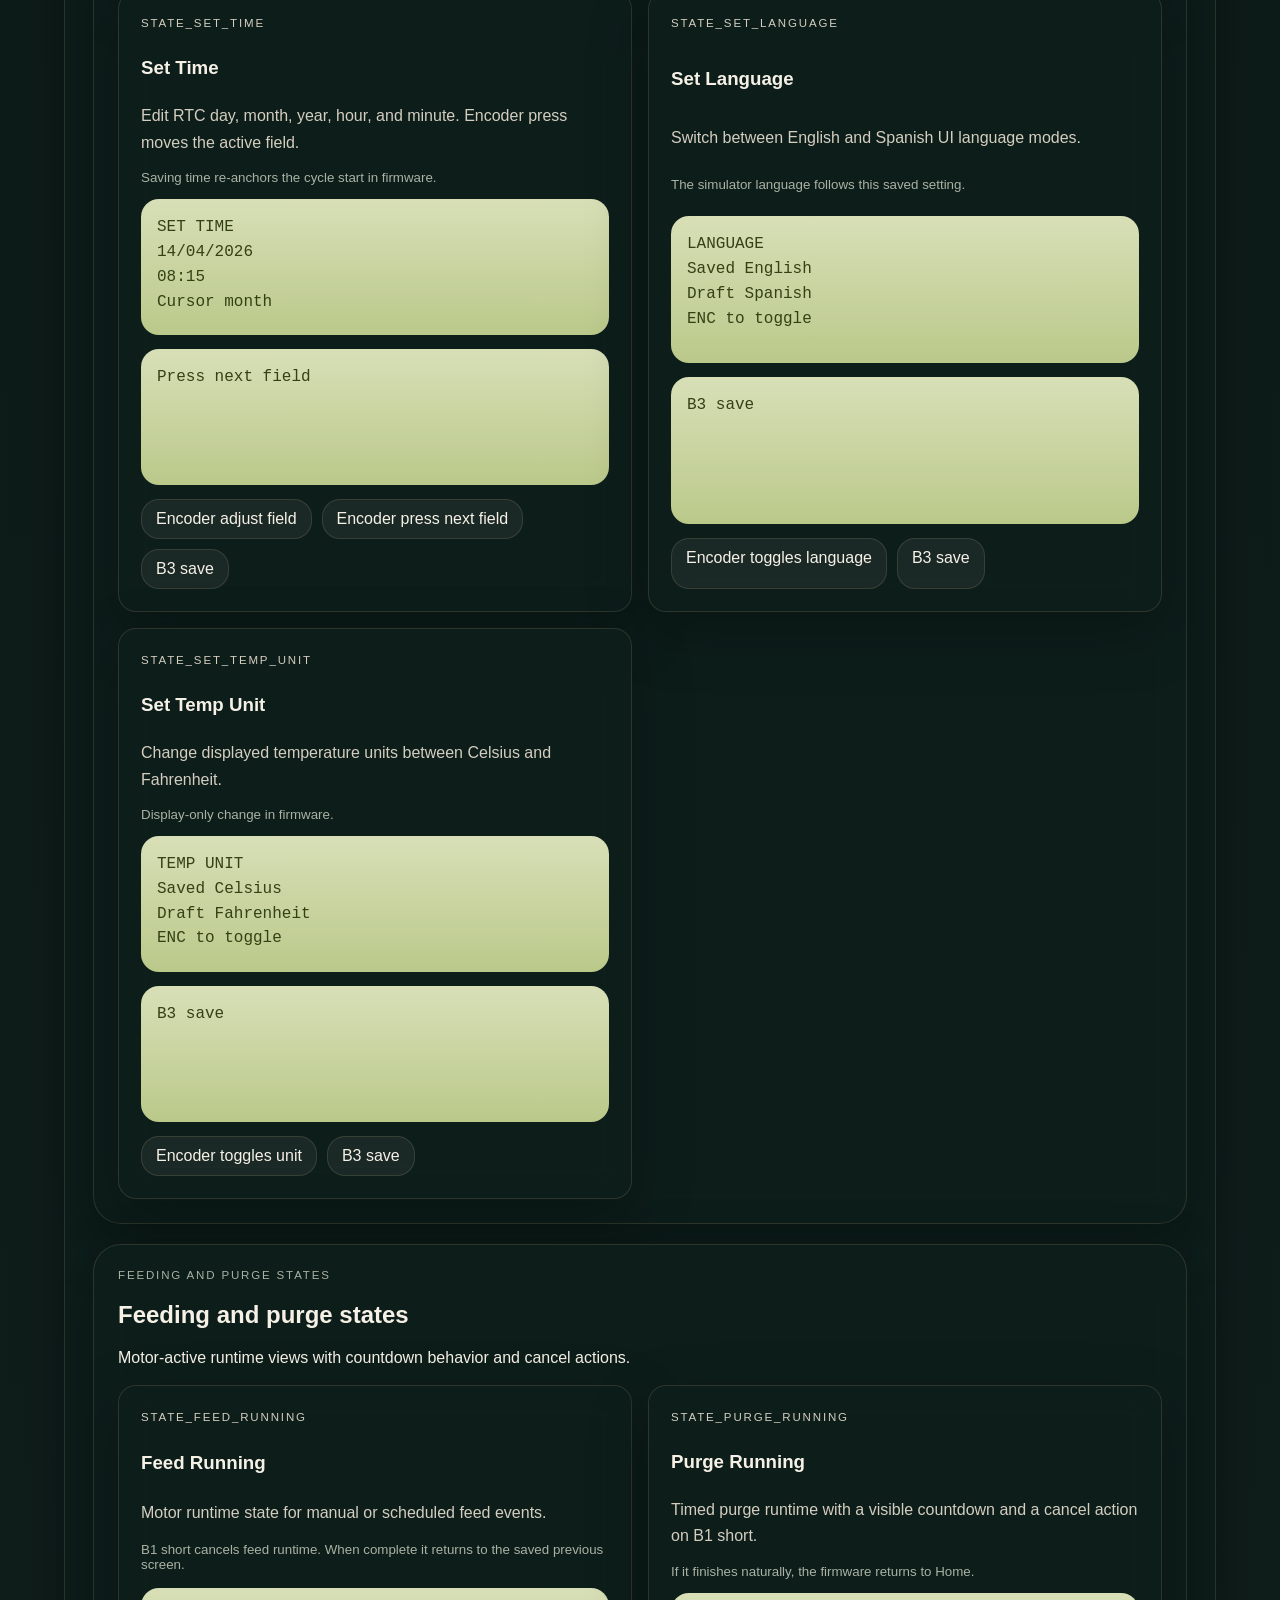
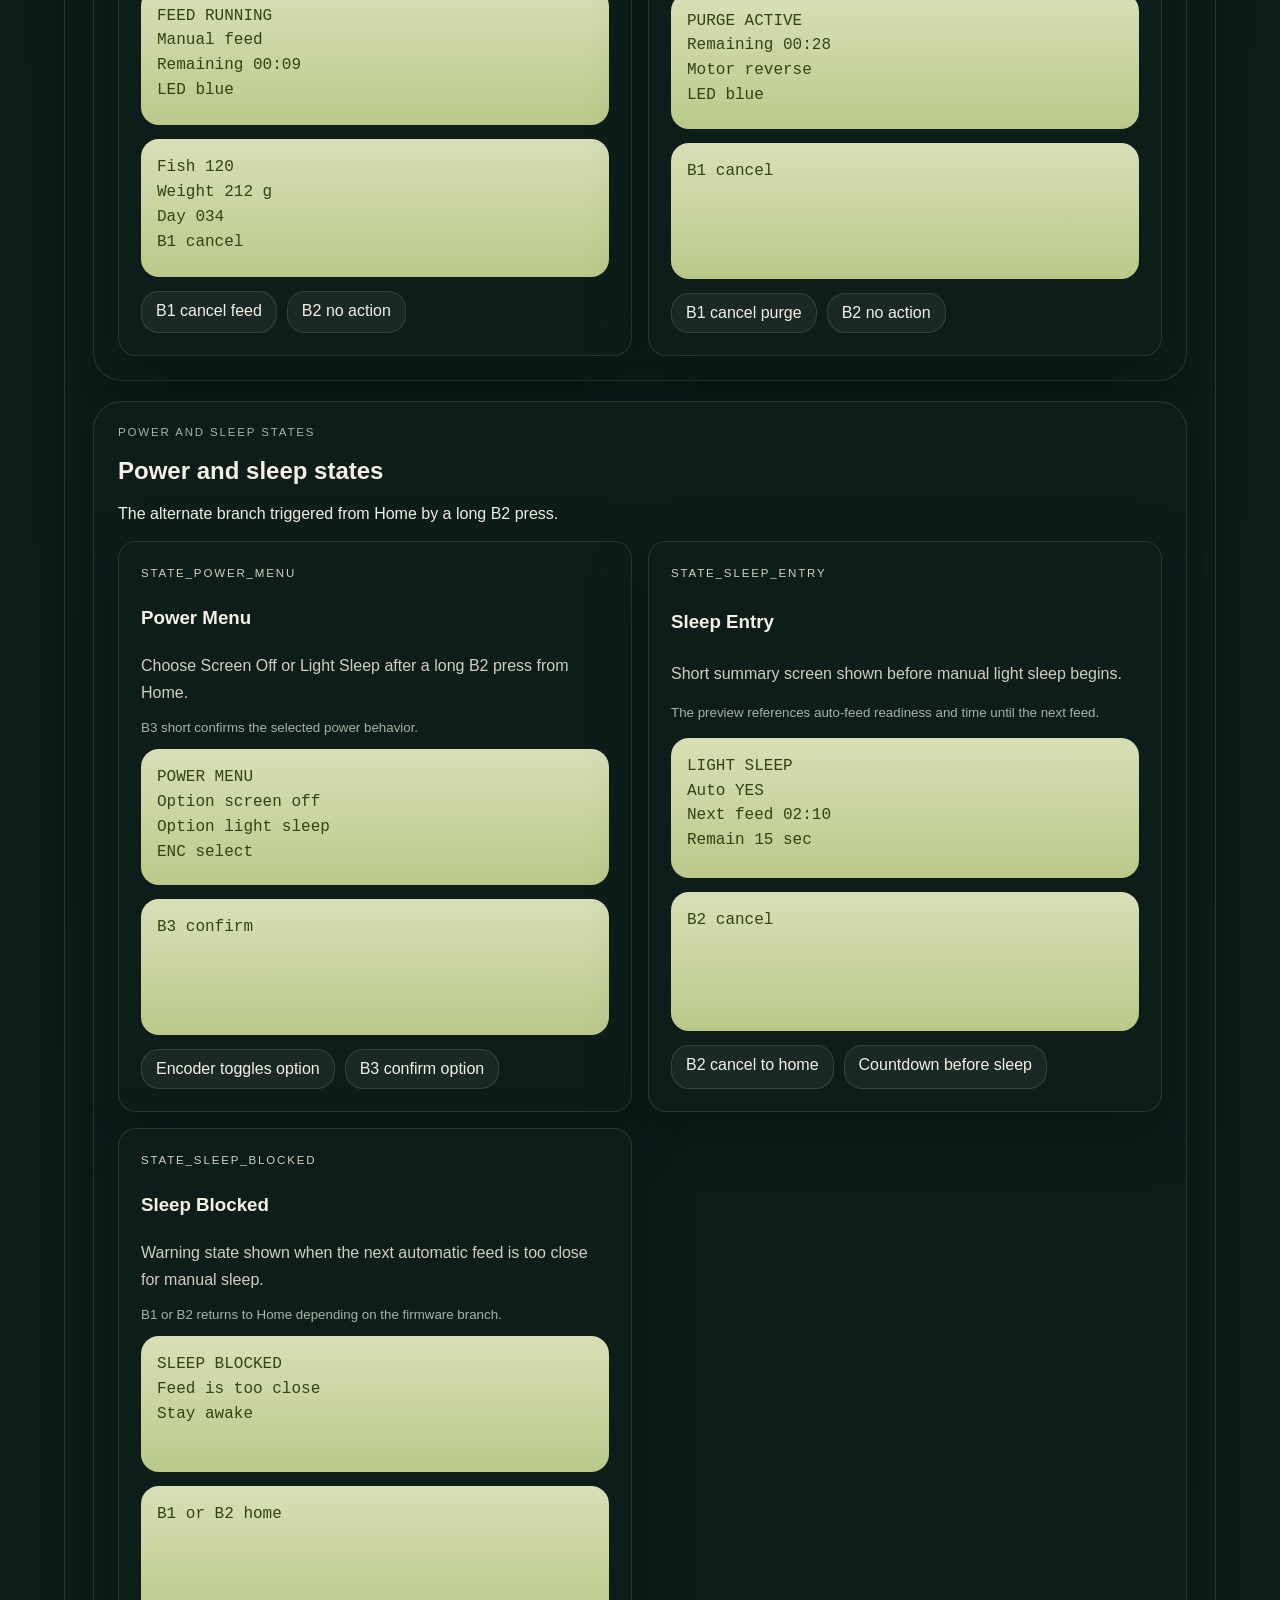
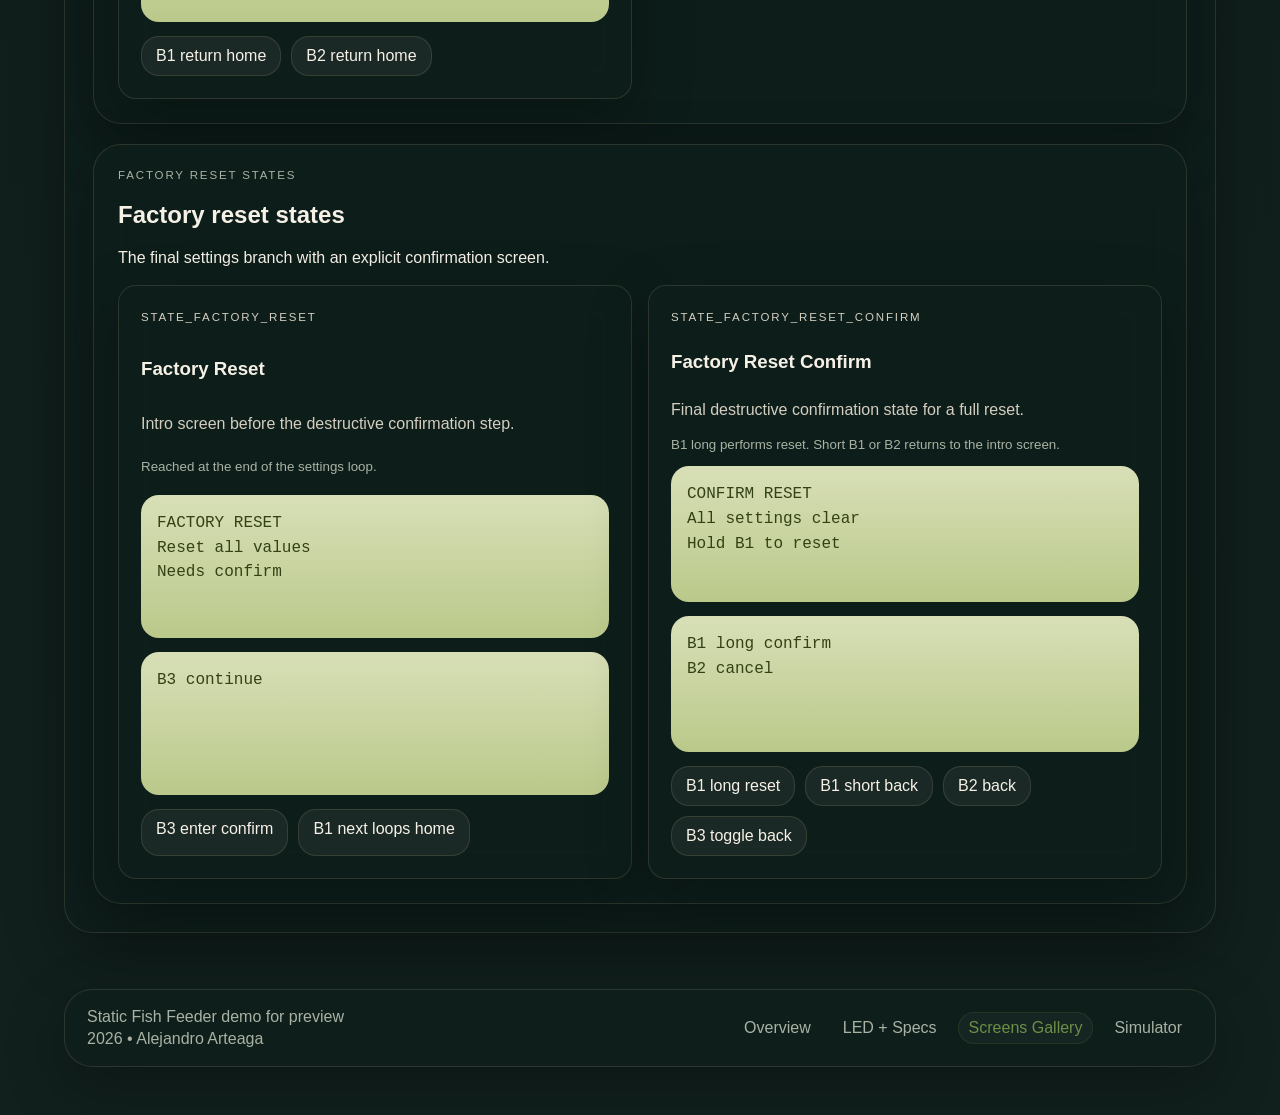
==== commit a07d2aa6: "Add files via upload" ====
--- a/pages/gallery.html
+++ b/pages/gallery.html
@@ -9,52 +9,63 @@
   <link rel="stylesheet" href="../css/print.css" media="print">
 </head>
 <body data-page="gallery">
+  <a class="skip-link" href="#main-content">Skip to main content</a>
   <div class="site-shell">
     <header class="site-header no-print">
-      <a class="brand" href="../index.html">
+      <a class="brand" href="../index.html" aria-label="Fish Feeder Demo home">
         <span class="brand-kicker">AgInno Institute</span>
         <span class="brand-title" data-i18n="nav.brandTitle">Fish Feeder Demo</span>
       </a>
       <div class="header-actions">
-        <div class="lang-switch" role="group" aria-label="Language">
-          <button type="button" class="lang-switch__button" data-lang-choice="en">EN</button>
-          <button type="button" class="lang-switch__button" data-lang-choice="es">ES</button>
+        <div class="header-switches">
+          <div class="lang-switch" role="group" aria-label="Language" data-i18n-aria-label="nav.language">
+            <button type="button" class="lang-switch__button" data-lang-choice="en">EN</button>
+            <button type="button" class="lang-switch__button" data-lang-choice="es">ES</button>
+          </div>
         </div>
         <button class="menu-toggle" type="button" aria-expanded="false" aria-controls="site-nav" data-i18n="nav.menu">Menu</button>
       </div>
-      <nav id="site-nav" class="site-nav">
+      <nav id="site-nav" class="site-nav" aria-label="Primary navigation">
         <a href="../index.html" data-i18n="nav.overview">Overview</a>
         <a href="specs.html" data-i18n="nav.specs">LED + Specs</a>
-        <a href="gallery.html" data-i18n="nav.gallery">Screens Gallery</a>
+        <a href="gallery.html" data-i18n="nav.gallery" aria-current="page">Screens Gallery</a>
         <a href="simulator.html" data-i18n="nav.simulator">Simulator</a>
       </nav>
     </header>
 
-    <main>
-      <section class="hero-panel">
+    <main id="main-content">
+      <section id="gallery-hero" class="hero-panel" aria-labelledby="gallery-hero-heading">
         <div class="hero-copy">
           <p class="eyebrow" data-i18n="galleryPage.eyebrow">Scrollable system archive</p>
-          <h1 data-i18n="galleryPage.heading">Every major screen in one narrative flow.</h1>
+          <h1 id="gallery-hero-heading" data-i18n="galleryPage.heading">Every major screen in one narrative flow.</h1>
           <p class="hero-text" data-i18n="galleryPage.body">This page groups the firmware screens by purpose so you can understand the monitoring, configuration, runtime, sleep, and reset experience without using the interactive simulator.</p>
         </div>
       </section>
 
-      <section class="section-block no-print">
+      <section id="gallery-jump" class="section-block no-print" aria-label="Jump links">
         <div class="pill-row" id="gallery-jump-links"></div>
       </section>
 
-      <section class="section-block">
+      <section id="gallery-story" class="section-block" aria-labelledby="gallery-story-heading">
         <div class="section-heading">
           <p class="eyebrow" data-i18n="galleryPage.storyEyebrow">Screen story</p>
-          <h2 data-i18n="galleryPage.storyHeading">Visual catalog of states and transitions</h2>
+          <h2 id="gallery-story-heading" data-i18n="galleryPage.storyHeading">Visual catalog of states and transitions</h2>
         </div>
         <div id="gallery-sections" class="gallery-sections"></div>
       </section>
     </main>
 
     <footer class="site-footer">
-      <p data-i18n="galleryPage.footerLead">Static Fish Feeder demo for preview</p>
-      <p><span id="current-year"></span> • <span data-i18n="galleryPage.footerStack">Alejandro Arteaga</span></p>
+      <div class="footer-meta">
+        <p data-i18n="galleryPage.footerLead">Static Fish Feeder demo for preview</p>
+        <p><span id="current-year"></span> • <span data-i18n="galleryPage.footerStack">Alejandro Arteaga</span></p>
+      </div>
+      <nav class="footer-nav" aria-label="Footer navigation">
+        <a href="../index.html">Overview</a>
+        <a href="specs.html">LED + Specs</a>
+        <a href="gallery.html" aria-current="page">Screens Gallery</a>
+        <a href="simulator.html">Simulator</a>
+      </nav>
     </footer>
   </div>
 
--- a/css/styles.css
+++ b/css/styles.css
@@ -1,24 +1,44 @@
+@layer base, layout, components, pages;
+
 :root {
-  --bg: #08111b;
-  --bg-soft: #0d1a28;
-  --panel: rgba(14, 26, 40, 0.88);
-  --panel-strong: #102132;
-  --line: rgba(140, 188, 255, 0.16);
-  --text: #eaf5ff;
-  --muted: #91a8c0;
-  --accent: #55d0ff;
-  --accent-strong: #8d7dff;
-  --lcd-bg: linear-gradient(180deg, #dcecb3 0%, #b6cf83 100%);
-  --lcd-text: #2d3f0a;
-  --shadow: 0 20px 60px rgba(0, 0, 0, 0.35);
+  color-scheme: dark;
+  --bg: #0b1715;
+  --bg-soft: #11201d;
+  --bg-elevated: #18302b;
+  --panel: rgba(15, 31, 27, 0.86);
+  --panel-strong: rgba(21, 42, 37, 0.96);
+  --surface-soft: rgba(243, 238, 226, 0.06);
+  --surface-strong: rgba(243, 238, 226, 0.1);
+  --line: rgba(184, 166, 126, 0.18);
+  --line-strong: rgba(184, 166, 126, 0.34);
+  --text: #f6f1e7;
+  --text-soft: #d4cec0;
+  --muted: #a9b2a4;
+  --accent: #6f8f47;
+  --accent-strong: #b88a4a;
+  --accent-soft: rgba(111, 143, 71, 0.2);
+  --accent-soft-strong: rgba(184, 138, 74, 0.24);
+  --hero-glow-one: rgba(111, 143, 71, 0.2);
+  --hero-glow-two: rgba(184, 138, 74, 0.16);
+  --lcd-bg: linear-gradient(180deg, #d8dfb7 0%, #bac98a 100%);
+  --lcd-text: #334115;
+  --shadow: 0 20px 60px rgba(0, 0, 0, 0.28);
+  --shadow-soft: 0 14px 36px rgba(0, 0, 0, 0.2);
   --radius-lg: 28px;
   --radius-md: 18px;
   --radius-sm: 12px;
-  --blue: #40a9ff;
-  --red: #ff5f74;
-  --white: #f8fbff;
-  --green: #5de697;
-  --off: #35485b;
+  --blue: #4b9dff;
+  --red: #d95d54;
+  --white: #fbf7ee;
+  --green: #6f9b57;
+  --off: #465752;
+  --surface-subtle: rgba(255, 255, 255, 0.03);
+  --surface-low: rgba(255, 255, 255, 0.04);
+  --accent-alpha-mid: rgba(111, 143, 71, 0.16);
+  --accent-alpha-hi: rgba(111, 143, 71, 0.4);
+  --border-hover: rgba(184, 166, 126, 0.34);
+  --text-body: #d4cec0;
+  --btn-primary-fg: #f8f4ec;
 }
 
 * {
@@ -34,10 +54,27 @@
   font-family: Inter, "Segoe UI", Arial, sans-serif;
   color: var(--text);
   background:
-    radial-gradient(circle at top left, rgba(69, 127, 255, 0.16), transparent 28%),
-    radial-gradient(circle at top right, rgba(85, 208, 255, 0.12), transparent 20%),
-    linear-gradient(180deg, #07111a 0%, #091521 100%);
+    radial-gradient(circle at top left, var(--hero-glow-one), transparent 30%),
+    radial-gradient(circle at top right, var(--hero-glow-two), transparent 24%),
+    linear-gradient(180deg, var(--bg) 0%, var(--bg-soft) 100%);
   min-height: 100vh;
+  transition: background 0.25s ease, color 0.25s ease;
+}
+
+.skip-link {
+  position: absolute;
+  left: -9999px;
+  top: 0;
+}
+
+.skip-link:focus {
+  left: 12px;
+  top: 12px;
+  z-index: 9999;
+  padding: 10px 14px;
+  border-radius: 10px;
+  border: 1px solid var(--line-strong);
+  background: var(--panel-strong);
 }
 
 a {
@@ -50,17 +87,9 @@
   font: inherit;
 }
 
-pre {
-  margin: 0;
-  white-space: pre-wrap;
-}
-
-.site-shell {
-  width: min(1200px, calc(100% - 32px));
-  margin: 0 auto;
-  padding: 24px 0 48px;
-}
-
+button,
+input,
+a,
 .site-header,
 .site-footer,
 .hero-panel,
@@ -75,6 +104,45 @@
 .gallery-group,
 .screen-card,
 .lcd-preview {
+  transition:
+    background 0.2s ease,
+    color 0.2s ease,
+    border-color 0.2s ease,
+    box-shadow 0.2s ease,
+    transform 0.18s ease;
+}
+
+:focus-visible {
+  outline: 2px solid var(--accent-strong);
+  outline-offset: 2px;
+}
+
+pre {
+  margin: 0;
+  white-space: pre-wrap;
+}
+
+.site-shell {
+  width: 100%;
+  max-width: 1200px;
+  margin: 0 auto;
+  padding: 24px 24px 48px;
+}
+
+.site-header,
+.site-footer,
+.hero-panel,
+.section-block,
+.info-card,
+.spotlight-card,
+.priority-item,
+.detail-panel,
+.selector-panel,
+.side-card,
+.simulator-device,
+.gallery-group,
+.screen-card,
+.lcd-preview {
   border: 1px solid var(--line);
   background: var(--panel);
   backdrop-filter: blur(16px);
@@ -96,6 +164,8 @@
   gap: 20px;
   padding: 18px 22px;
   margin-bottom: 28px;
+  backdrop-filter: blur(12px);
+  border-bottom: 1px solid rgba(184, 166, 126, 0.1);
 }
 
 .brand {
@@ -125,13 +195,20 @@
   gap: 12px;
 }
 
+.header-switches {
+  display: flex;
+  align-items: center;
+  gap: 10px;
+  flex-wrap: wrap;
+}
+
 .lang-switch {
   display: inline-flex;
   gap: 6px;
   padding: 6px;
   border-radius: 999px;
   border: 1px solid var(--line);
-  background: rgba(255, 255, 255, 0.04);
+  background: var(--surface-soft);
 }
 
 .lang-switch__button {
@@ -146,7 +223,7 @@
 
 .lang-switch__button.is-active {
   color: var(--text);
-  background: rgba(85, 208, 255, 0.16);
+  background: linear-gradient(135deg, var(--accent-soft), var(--accent-soft-strong));
 }
 
 .site-nav {
@@ -170,7 +247,14 @@
 .menu-toggle:hover {
   color: var(--text);
   border-color: var(--line);
-  background: rgba(255, 255, 255, 0.04);
+  background: var(--surface-soft);
+}
+
+.site-nav a.is-active {
+  color: var(--accent);
+  border-color: var(--accent-alpha-mid);
+  background: var(--accent-soft);
+  font-weight: 600;
 }
 
 .menu-toggle {
@@ -225,11 +309,22 @@
 .side-card p {
   margin: 0;
   line-height: 1.65;
-  color: #cfe0ef;
+  color: var(--text-body);
 }
 
 .hero-actions {
   align-items: flex-start;
+  margin-top: 32px;
+  padding-top: 24px;
+  border-top: 1px solid var(--line);
+}
+
+.eyebrow {
+  margin: 0 0 6px;
+}
+
+.hero-copy h1 {
+  margin-bottom: 20px;
 }
 
 .button,
@@ -244,7 +339,7 @@
 .icon-button:hover,
 .segmented-control__button:hover {
   transform: translateY(-1px);
-  border-color: rgba(140, 188, 255, 0.34);
+  border-color: var(--line-strong);
 }
 
 .button {
@@ -258,13 +353,14 @@
 
 .button-primary {
   background: linear-gradient(135deg, var(--accent) 0%, var(--accent-strong) 100%);
-  color: #02121d;
+  color: var(--btn-primary-fg);
   font-weight: 700;
+  box-shadow: var(--shadow-soft);
 }
 
 .button-secondary,
 .button-sim {
-  background: rgba(255, 255, 255, 0.04);
+  background: var(--surface-low);
   color: var(--text);
 }
 
@@ -272,6 +368,18 @@
   display: flex;
   gap: 10px;
   flex-wrap: wrap;
+}
+
+.button-hint-group {
+  display: grid;
+  gap: 4px;
+}
+
+.btn-hint {
+  display: block;
+  font-size: 0.72rem;
+  color: var(--muted);
+  letter-spacing: 0.06em;
 }
 
 .hero-metrics,
@@ -300,7 +408,7 @@
 .hero-metrics li {
   padding: 16px;
   border: 1px solid var(--line);
-  background: rgba(255, 255, 255, 0.03);
+  background: var(--surface-soft);
 }
 
 .hero-metrics strong {
@@ -378,7 +486,7 @@
 
 .section-block {
   padding: 28px;
-  margin-bottom: 24px;
+  margin-bottom: 56px;
 }
 
 .section-heading {
@@ -389,16 +497,22 @@
 }
 
 .feature-spotlight {
-  display: grid;
-  grid-template-columns: auto 1fr auto;
-  align-items: center;
-  gap: 14px;
+  display: block;
 }
 
 .spotlight-card {
   border-radius: var(--radius-lg);
   padding: 26px;
   min-height: 290px;
+  touch-action: pan-y;
+}
+
+.feature-controls {
+  display: flex;
+  align-items: center;
+  justify-content: center;
+  gap: 14px;
+  margin-top: 18px;
 }
 
 .spotlight-card h3 {
@@ -418,16 +532,26 @@
   width: 52px;
   height: 52px;
   border-radius: 50%;
-  background: rgba(255, 255, 255, 0.05);
+  background: var(--surface-strong);
   color: var(--text);
   font-size: 1.4rem;
 }
 
+.feature-arrow {
+  width: 44px;
+  height: 44px;
+  flex: 0 0 auto;
+  box-shadow: var(--shadow-soft);
+}
+
 .feature-dots {
   display: flex;
   justify-content: center;
   gap: 10px;
-  margin-top: 18px;
+  padding: 8px 14px;
+  border: 1px solid var(--line);
+  border-radius: 999px;
+  background: var(--surface-soft);
 }
 
 .feature-dot {
@@ -435,13 +559,16 @@
   height: 11px;
   border-radius: 50%;
   border: 0;
-  background: rgba(255, 255, 255, 0.24);
+  background: var(--line-strong);
   cursor: pointer;
+  transition: width 0.2s ease, background 0.2s ease, border-radius 0.2s ease;
 }
 
 .feature-dot.is-active {
   background: var(--accent);
-  box-shadow: 0 0 18px rgba(85, 208, 255, 0.8);
+  box-shadow: 0 0 18px color-mix(in srgb, var(--accent) 70%, transparent);
+  width: 28px;
+  border-radius: 999px;
 }
 
 .card-grid {
@@ -479,8 +606,28 @@
   font-weight: 600;
 }
 
+.info-card.is-featured {
+  border-color: var(--accent-alpha-hi);
+  background: var(--accent-alpha-mid);
+  box-shadow: 0 0 40px color-mix(in srgb, var(--accent) 25%, transparent), var(--shadow);
+}
+
+.info-card.is-featured::before {
+  content: "Interactive";
+  display: inline-block;
+  font-size: 0.68rem;
+  font-weight: 700;
+  letter-spacing: 0.12em;
+  text-transform: uppercase;
+  color: var(--accent);
+  border: 1px solid var(--accent-alpha-hi);
+  border-radius: 999px;
+  padding: 3px 10px;
+  margin-bottom: 12px;
+}
+
 .accent-band {
-  background: linear-gradient(135deg, rgba(85, 208, 255, 0.1), rgba(141, 125, 255, 0.1));
+  background: linear-gradient(135deg, var(--accent-soft), var(--accent-soft-strong));
 }
 
 .pill-row {
@@ -493,8 +640,8 @@
 .hint-chip {
   padding: 10px 14px;
   border: 1px solid var(--line);
-  background: rgba(255, 255, 255, 0.04);
-  color: #d6e7f7;
+  background: var(--surface-soft);
+  color: var(--text);
 }
 
 .priority-stack {
@@ -515,8 +662,19 @@
   border-radius: 50%;
   display: grid;
   place-items: center;
-  background: rgba(255, 255, 255, 0.05);
+  background: var(--surface-strong);
   font-weight: 700;
+}
+
+.priority-item:first-child {
+  border-color: rgba(64, 169, 255, 0.3);
+  background: rgba(64, 169, 255, 0.04);
+}
+
+.priority-item:first-child .priority-rank {
+  background: rgba(64, 169, 255, 0.15);
+  color: var(--blue);
+  border: 1px solid rgba(64, 169, 255, 0.3);
 }
 
 .color-chip {
@@ -548,15 +706,15 @@
   text-align: left;
   border-radius: 14px;
   border: 1px solid var(--line);
-  background: rgba(255, 255, 255, 0.03);
+  background: var(--surface-soft);
   color: var(--text);
   padding: 14px 16px;
   cursor: pointer;
 }
 
 .selector-button.is-active {
-  background: rgba(85, 208, 255, 0.12);
-  border-color: rgba(85, 208, 255, 0.4);
+  background: linear-gradient(135deg, var(--accent-soft), var(--accent-soft-strong));
+  border-color: var(--line-strong);
 }
 
 .detail-panel h3 {
@@ -587,7 +745,7 @@
 .constant-row > div {
   padding: 14px;
   border-radius: 14px;
-  background: rgba(255, 255, 255, 0.04);
+  background: var(--surface-soft);
   border: 1px solid var(--line);
 }
 
@@ -649,7 +807,7 @@
   padding: 12px 14px;
   border-radius: 18px;
   border: 1px solid var(--line);
-  background: rgba(255, 255, 255, 0.03);
+  background: var(--surface-soft);
 }
 
 .led-lamp {
@@ -682,7 +840,7 @@
   padding: 16px;
   border-radius: 22px;
   border: 1px solid var(--line);
-  background: rgba(255, 255, 255, 0.03);
+  background: var(--surface-soft);
 }
 
 .lcd-screen header {
@@ -702,7 +860,7 @@
   padding: 16px;
   border-radius: 18px;
   border: 1px solid var(--line);
-  background: rgba(255, 255, 255, 0.03);
+  background: var(--surface-soft);
 }
 
 .segmented-control {
@@ -713,13 +871,13 @@
 .segmented-control__button {
   padding: 10px 14px;
   border-radius: 999px;
-  background: rgba(255, 255, 255, 0.03);
+  background: var(--surface-soft);
   color: var(--text);
 }
 
 .segmented-control__button.is-active {
-  background: rgba(85, 208, 255, 0.16);
-  border-color: rgba(85, 208, 255, 0.4);
+  background: linear-gradient(135deg, var(--accent-soft), var(--accent-soft-strong));
+  border-color: var(--line-strong);
 }
 
 .simulator-sidebar {
@@ -742,7 +900,7 @@
   width: 100%;
   border: 1px solid var(--line);
   border-radius: 12px;
-  background: rgba(255, 255, 255, 0.05);
+  background: var(--surface-soft);
   color: var(--text);
   padding: 10px 12px;
 }
@@ -761,8 +919,8 @@
   padding: 12px;
   border-radius: 14px;
   border: 1px solid var(--line);
-  background: rgba(255, 255, 255, 0.03);
-  color: #d7e8f8;
+  background: var(--surface-soft);
+  color: var(--text);
 }
 
 .site-footer {
@@ -777,6 +935,31 @@
 
 .site-footer p {
   margin: 0;
+}
+
+.footer-meta {
+  display: grid;
+  gap: 4px;
+  align-content: center;
+}
+
+.footer-nav {
+  display: flex;
+  gap: 10px;
+  flex-wrap: wrap;
+  align-items: center;
+}
+
+.footer-nav a {
+  padding: 6px 10px;
+  border-radius: 999px;
+  border: 1px solid transparent;
+}
+
+.footer-nav a[aria-current="page"] {
+  color: var(--accent);
+  border-color: var(--accent-alpha-mid);
+  background: var(--surface-subtle);
 }
 
 @media (max-width: 1024px) {
@@ -803,33 +986,100 @@
 
 @media (max-width: 760px) {
   .site-shell {
-    width: min(100% - 18px, 100%);
+    width: 100%;
     padding-top: 12px;
+    padding-left: 10px;
+    padding-right: 10px;
   }
 
   .site-header {
-    align-items: flex-start;
+    align-items: center;
     flex-wrap: wrap;
     top: 8px;
+    gap: 10px;
+    padding: 12px 14px;
   }
 
   .header-actions {
-    width: 100%;
-    justify-content: space-between;
+    position: static;
+    width: auto;
+    margin-left: auto;
+    justify-content: flex-end;
+    flex: 0 0 auto;
+  }
+
+  .header-switches {
+    display: flex;
+    position: static;
+    z-index: auto;
+    width: auto;
+    gap: 6px;
+    padding: 0;
+    margin: 0;
+    max-width: none;
+    border: 0;
+    border-radius: 0;
+    background: transparent;
+    box-shadow: none;
   }
 
   .menu-toggle {
     display: inline-flex;
+    align-items: center;
+    justify-content: center;
+    padding: 10px 14px;
+    border-radius: 999px;
+  }
+
+  .brand {
+    min-width: 0;
+    max-width: calc(100% - 170px);
+  }
+
+  .brand-kicker,
+  .eyebrow,
+  .device-label,
+  .card-tag {
+    letter-spacing: 0.12em;
+  }
+
+  .brand-title {
+    font-size: 1rem;
+  }
+
+  .header-actions {
+    gap: 8px;
+  }
+
+  .lang-switch {
+    width: auto;
+    padding: 4px;
+  }
+
+  .lang-switch__button {
+    flex: 0 0 auto;
+    padding: 6px 9px;
+    font-size: 0.78rem;
   }
 
   .site-nav {
     display: none;
     width: 100%;
-    flex-direction: column;
+    order: 3;
+    gap: 8px;
+    padding-top: 2px;
   }
 
   .site-nav.is-open {
-    display: flex;
+    display: grid;
+    grid-template-columns: repeat(2, minmax(0, 1fr));
+  }
+
+  .site-nav a {
+    width: 100%;
+    text-align: center;
+    padding: 10px 12px;
+    border-radius: 14px;
   }
 
   .card-grid-four,
@@ -844,14 +1094,20 @@
   }
 
   .feature-spotlight {
-    grid-template-columns: 1fr;
-  }
-
-  .icon-button {
-    width: 100%;
-    border-radius: 14px;
-    height: auto;
-    padding: 12px;
+    display: block;
+  }
+
+  .feature-controls {
+    gap: 10px;
+  }
+
+  .feature-arrow {
+    width: 40px;
+    height: 40px;
+  }
+
+  .feature-dots {
+    padding: 8px 12px;
   }
 
   .lcd-preview-alt {
@@ -862,3 +1118,25 @@
     grid-template-columns: auto 1fr;
   }
 }
+
+@layer components {
+  .surface {
+    border: 1px solid var(--line);
+    background: var(--panel);
+    backdrop-filter: blur(16px);
+    box-shadow: var(--shadow);
+  }
+}
+
+@layer base {
+  [data-theme="light"] {
+    --bg: #f4f7fb;
+    --bg-soft: #e8eef4;
+    --panel: rgba(255, 255, 255, 0.88);
+    --panel-strong: rgba(255, 255, 255, 0.96);
+    --text: #0d1a28;
+    --text-soft: #30465d;
+    --text-body: #24384d;
+    --muted: #5a7a95;
+  }
+}
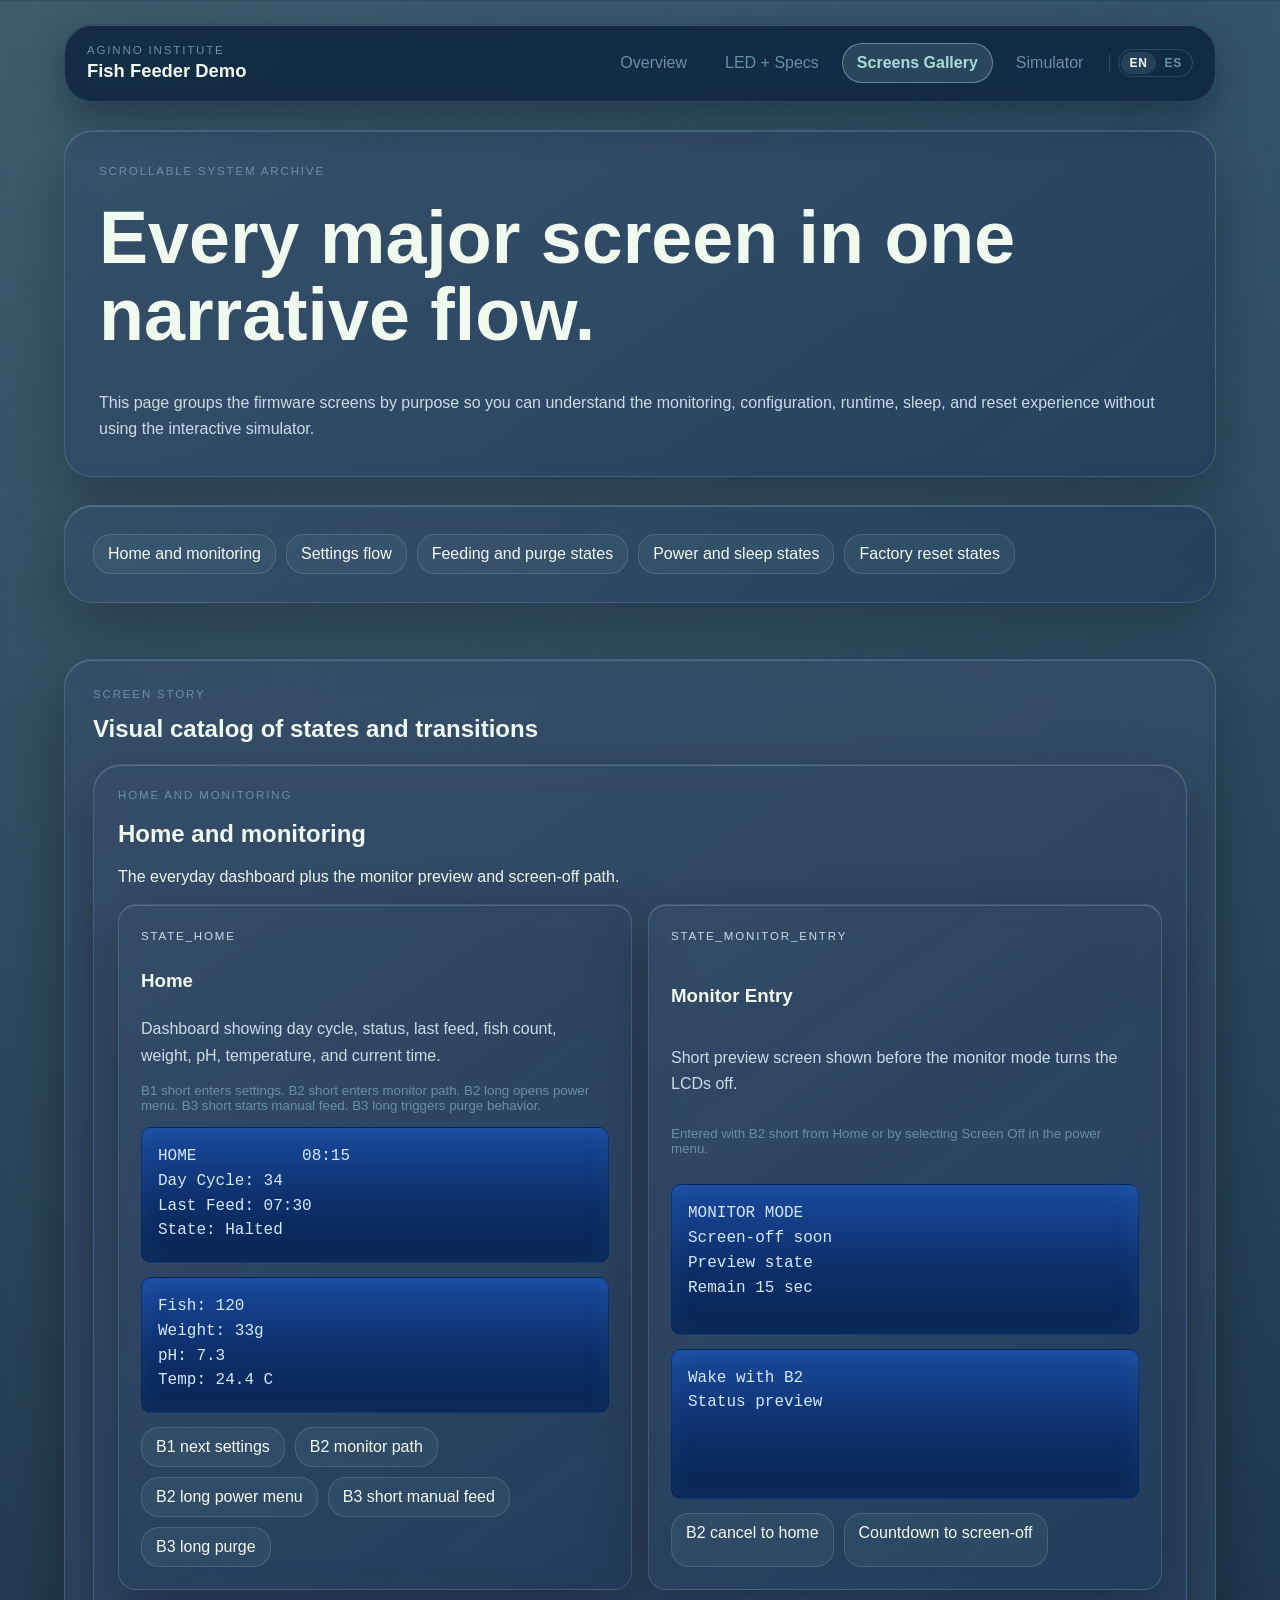
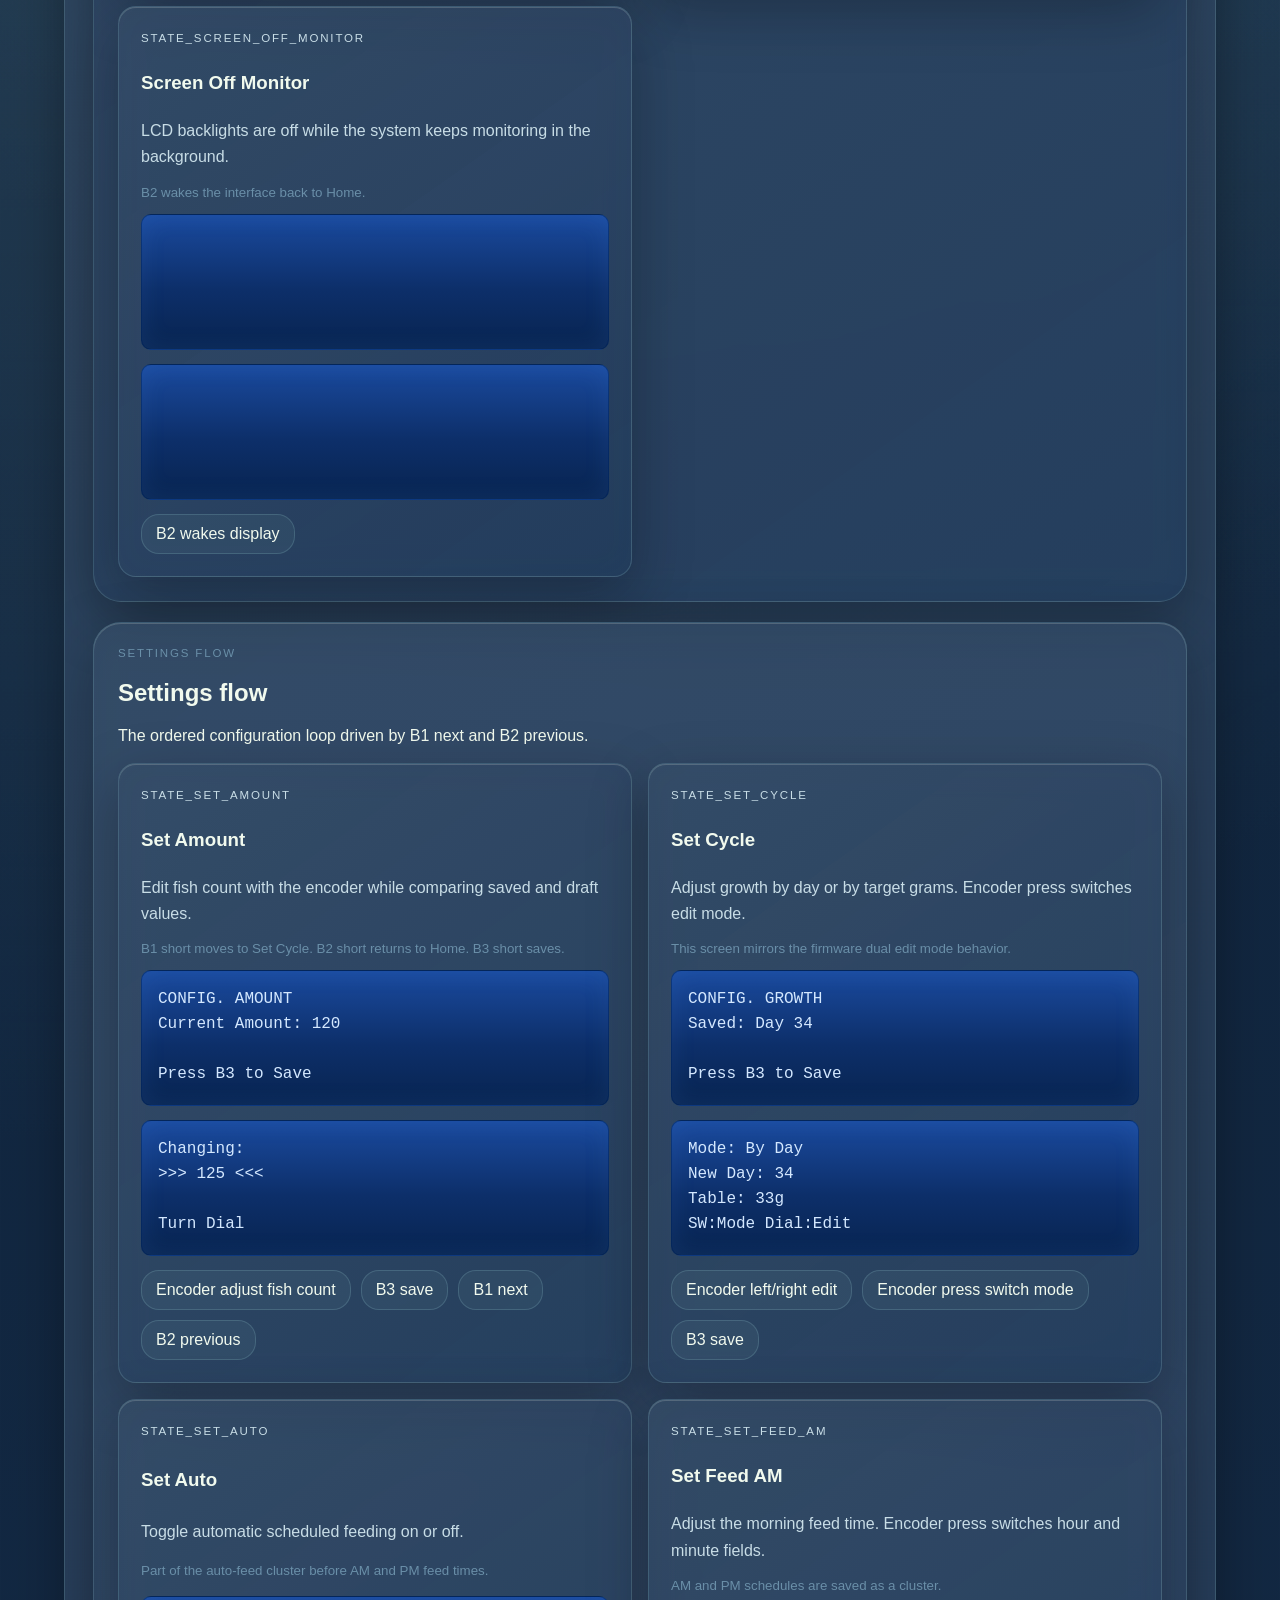
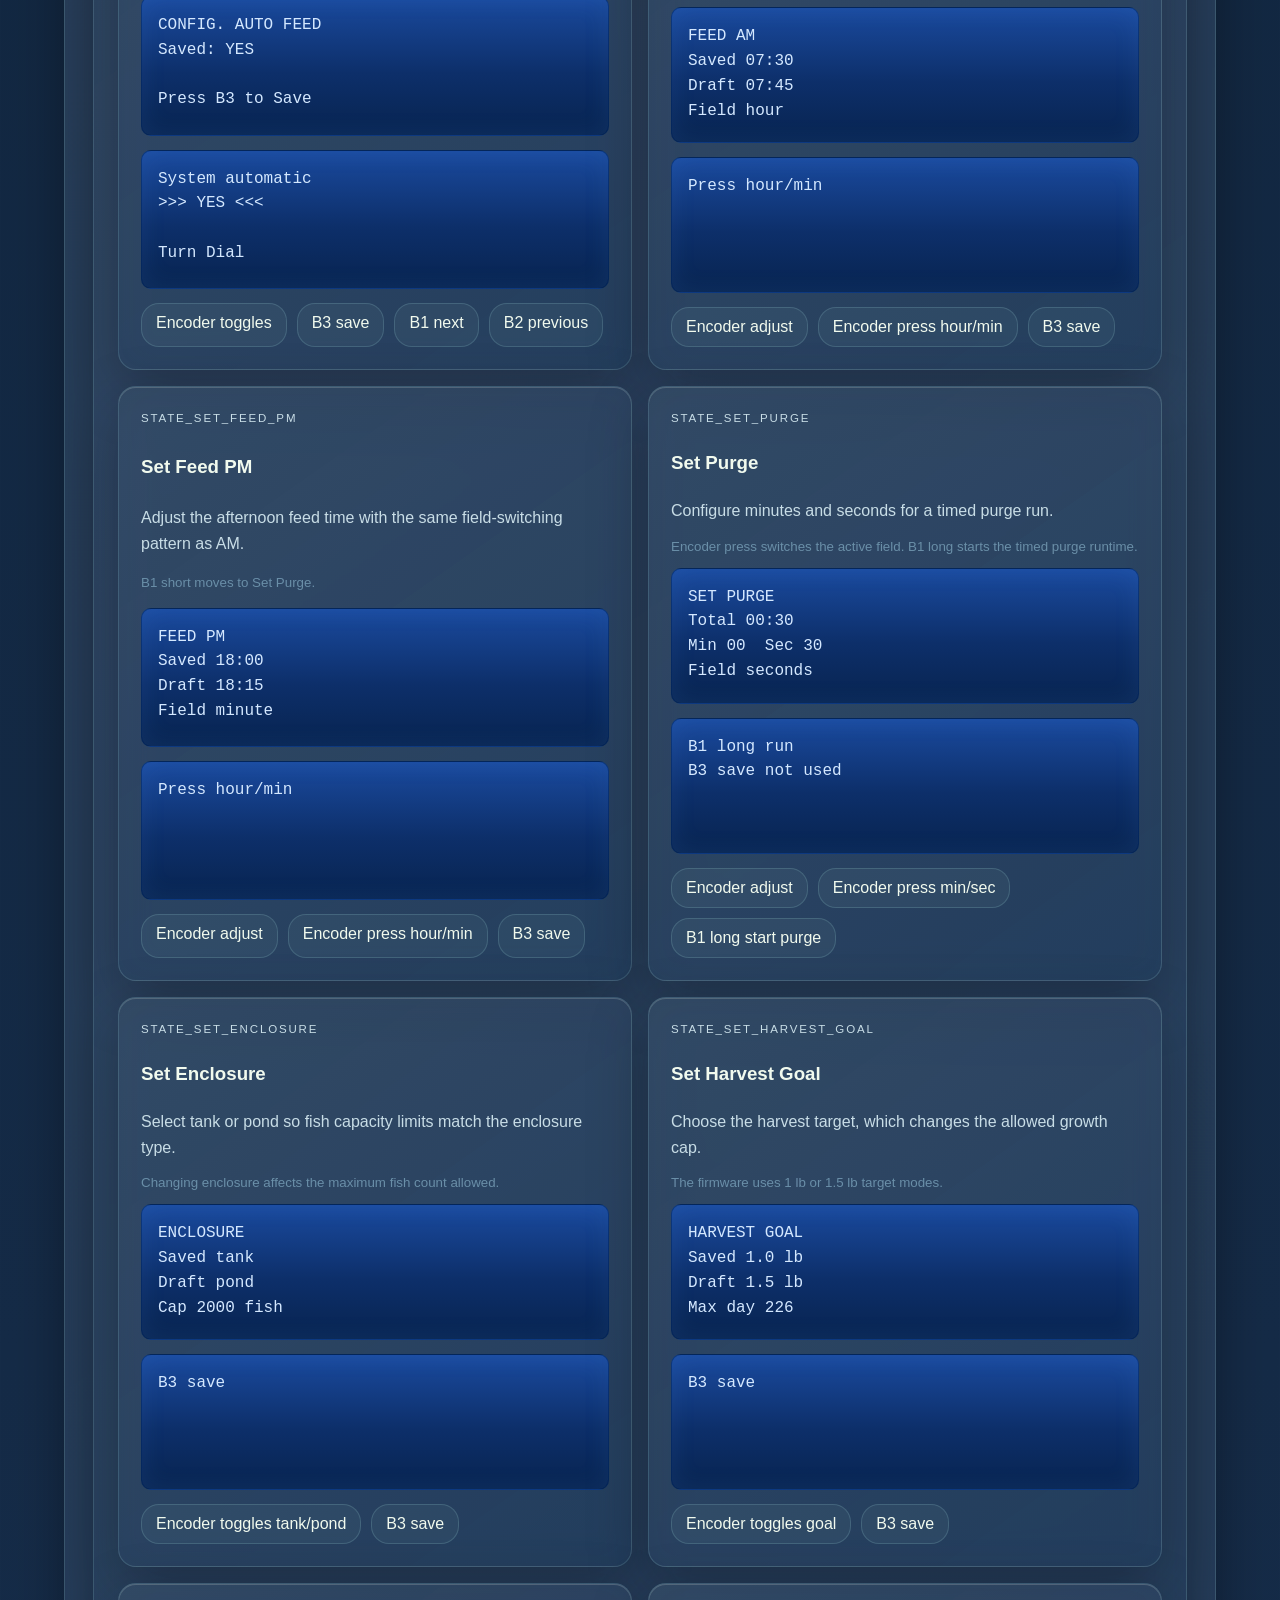
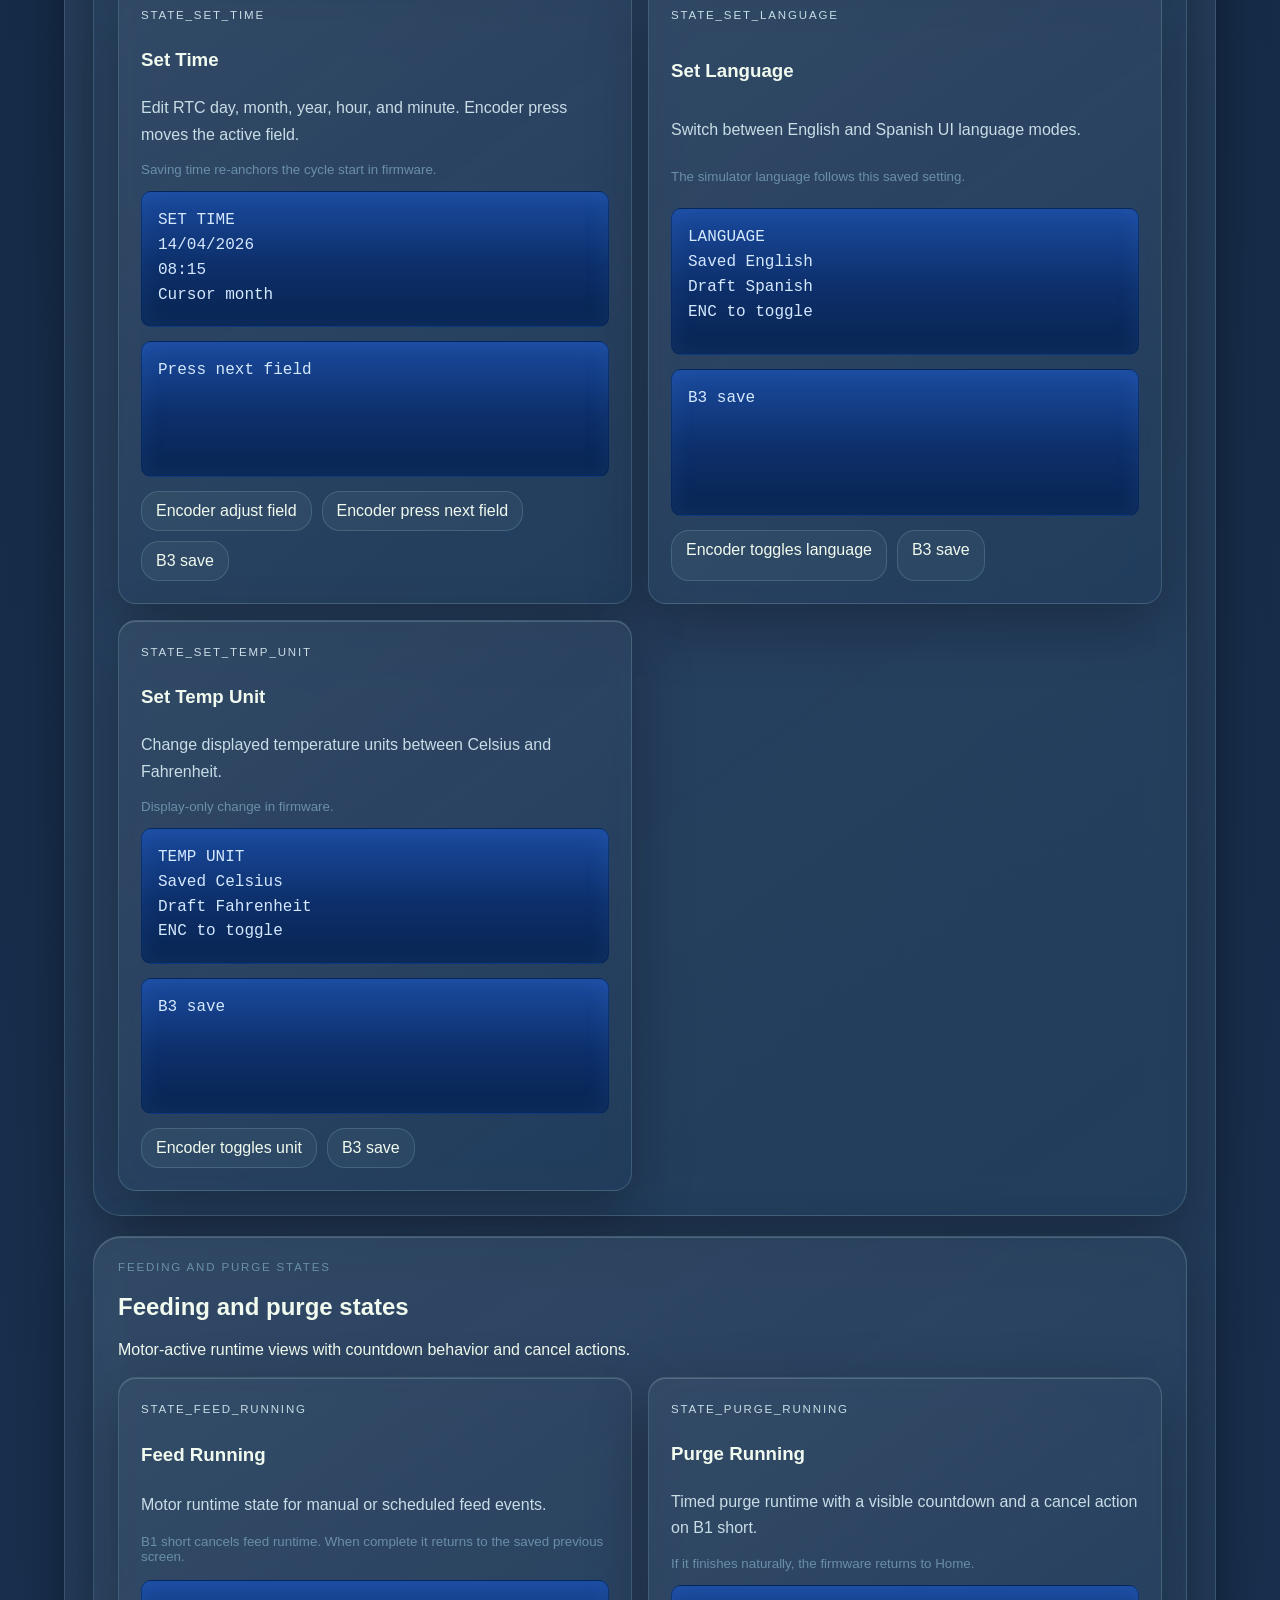
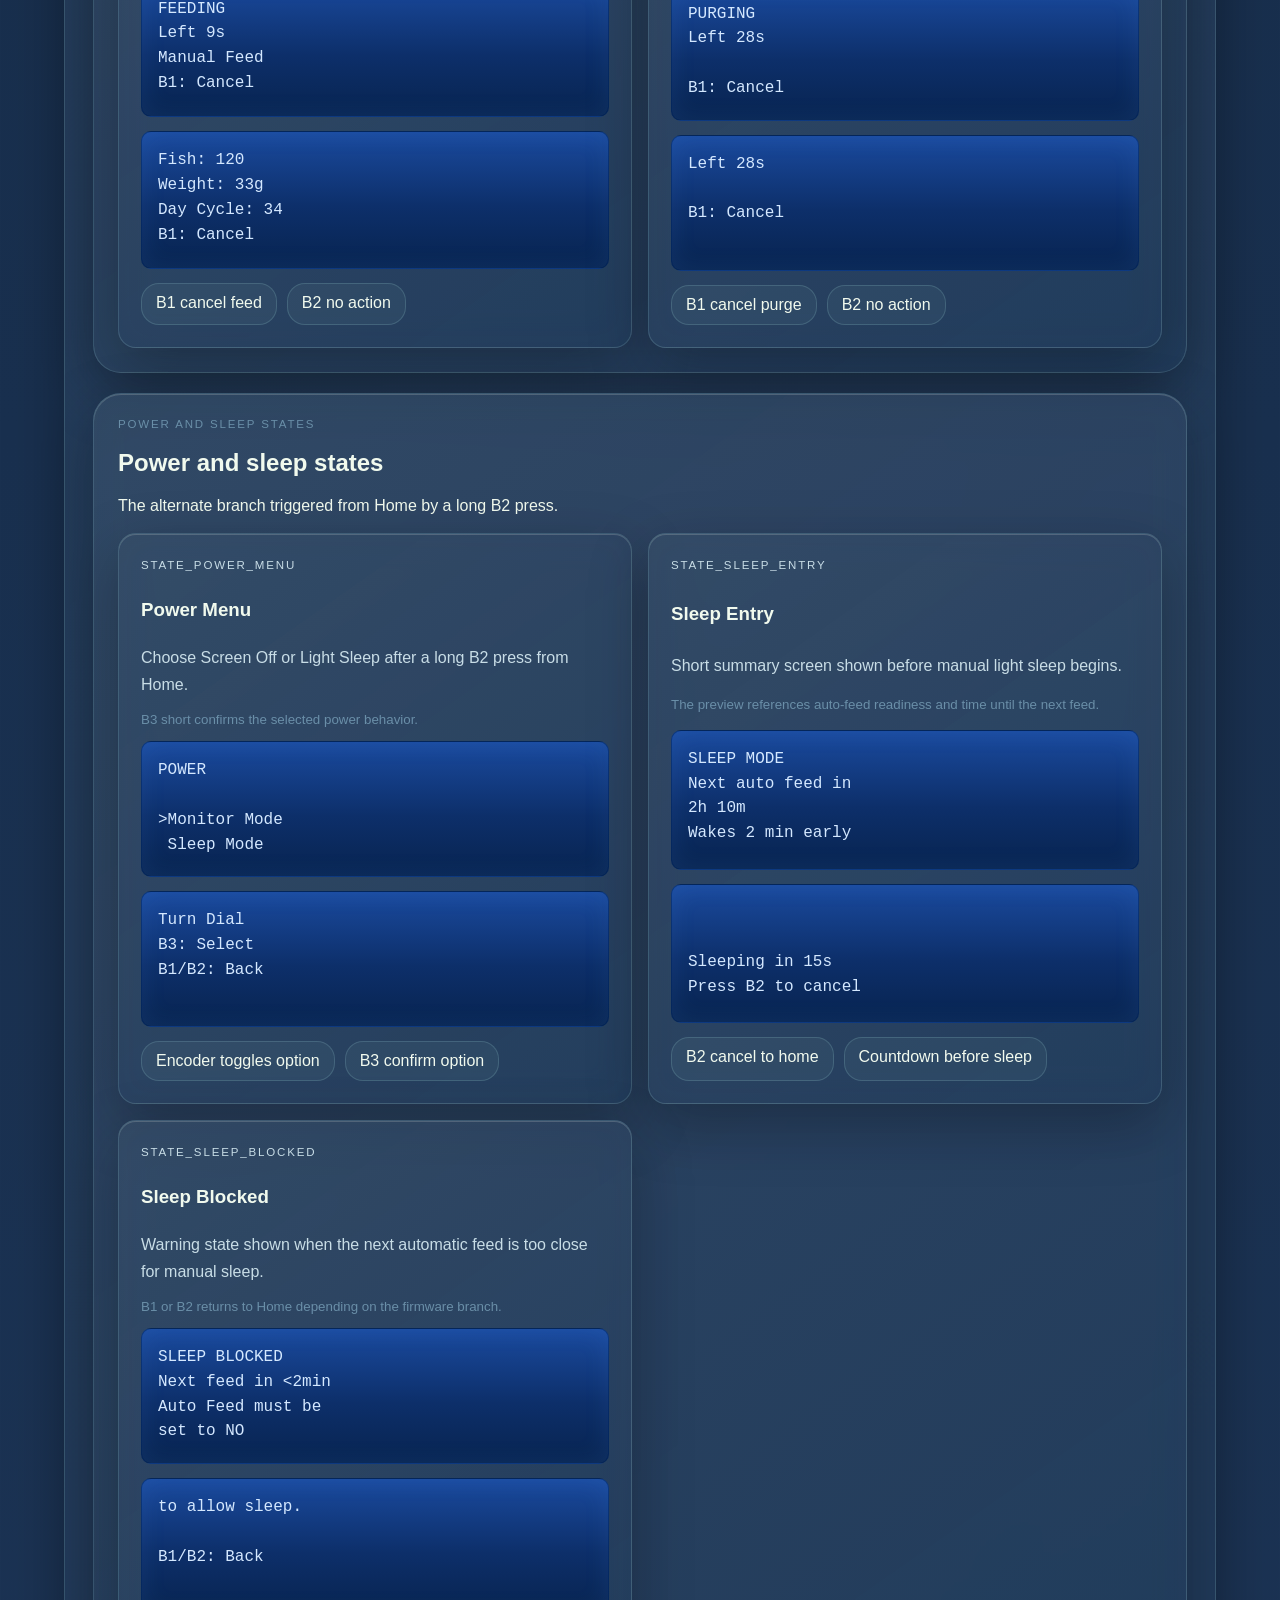
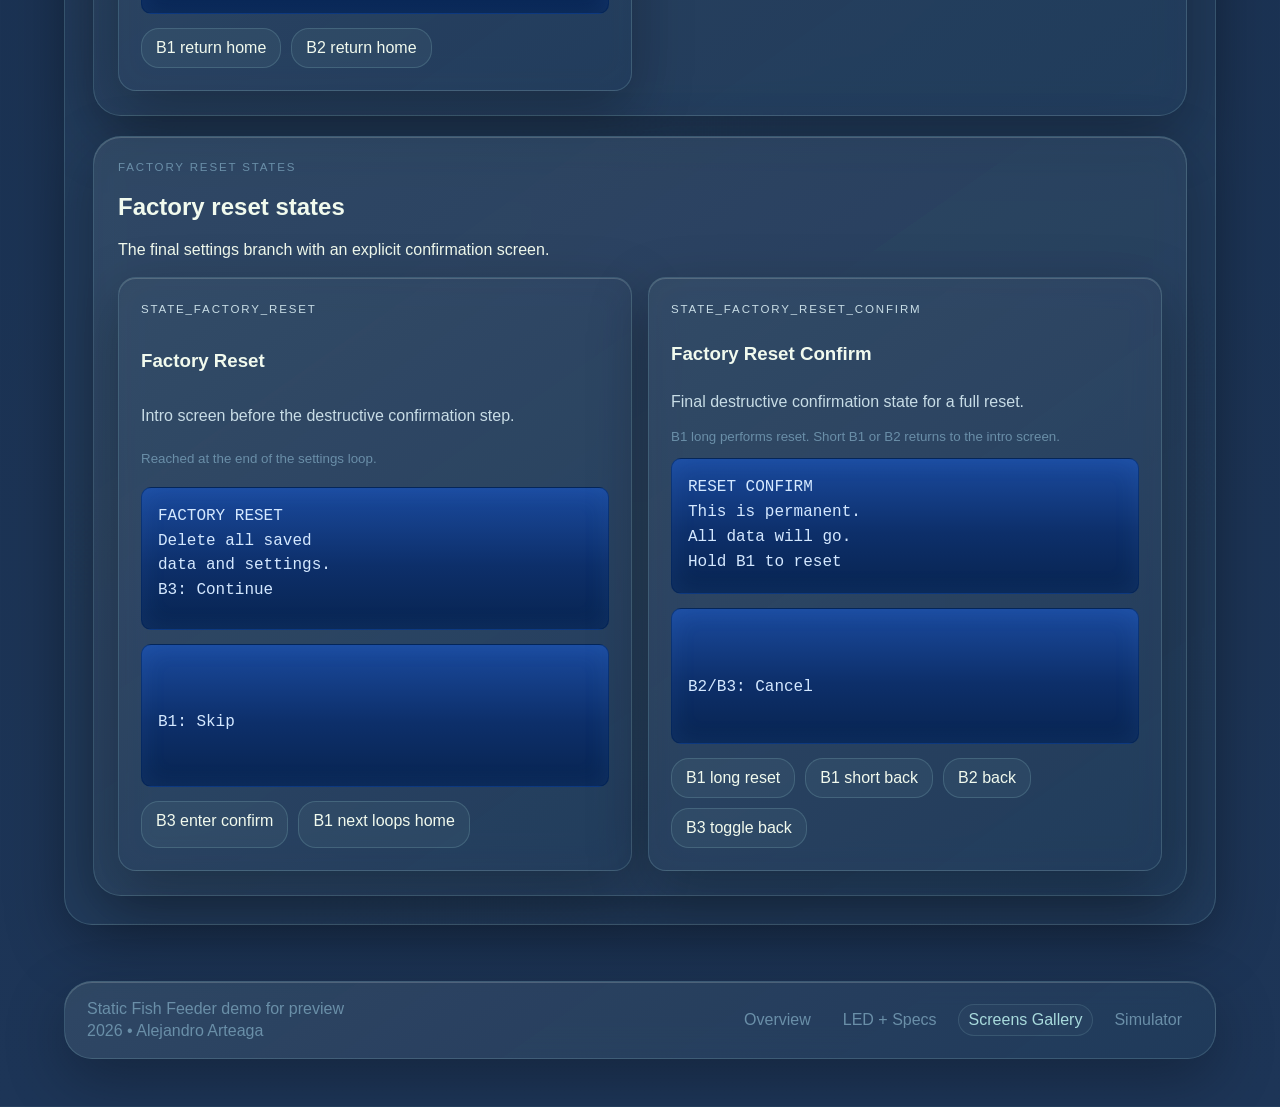
==== commit e993d0e2: "Refactoring simulation page" ====
--- a/pages/gallery.html
+++ b/pages/gallery.html
@@ -2,54 +2,54 @@
 <html lang="en">
 <head>
   <meta charset="UTF-8">
-  <meta name="viewport" content="width=device-width, initial-scale=1.0">
-  <title data-i18n-document-title="galleryPage.title">Fish Feeder Screens Gallery</title>
-  <meta name="description" content="Scrollable visual catalog of Fish Feeder screens grouped by monitoring, settings, runtime, power, and reset flows." data-i18n-document-description="galleryPage.description">
+  <meta name="viewport" content="width=device-width, initial-scale=1">
+  <title data-i18n-document-title="galleryPage.title"></title>
+  <meta name="description" content="" data-i18n-document-description="galleryPage.description">
   <link rel="stylesheet" href="../css/styles.css">
   <link rel="stylesheet" href="../css/print.css" media="print">
 </head>
 <body data-page="gallery">
-  <a class="skip-link" href="#main-content">Skip to main content</a>
+  <a class="skip-link" href="#main-content" data-i18n="nav.skipToContent"></a>
   <div class="site-shell">
     <header class="site-header no-print">
-      <a class="brand" href="../index.html" aria-label="Fish Feeder Demo home">
+      <a class="brand" href="../index.html" data-i18n-aria-label="nav.brandHome">
         <span class="brand-kicker">AgInno Institute</span>
-        <span class="brand-title" data-i18n="nav.brandTitle">Fish Feeder Demo</span>
+        <span class="brand-title" data-i18n="nav.brandTitle"></span>
       </a>
       <div class="header-actions">
-        <div class="header-switches">
-          <div class="lang-switch" role="group" aria-label="Language" data-i18n-aria-label="nav.language">
-            <button type="button" class="lang-switch__button" data-lang-choice="en">EN</button>
-            <button type="button" class="lang-switch__button" data-lang-choice="es">ES</button>
-          </div>
+        <button class="menu-toggle" type="button" aria-expanded="false" aria-controls="site-nav" data-i18n-aria-label="nav.menuToggleAria">
+          <span class="menu-toggle__icon" aria-hidden="true"></span>
+        </button>
+      </div>
+      <nav id="site-nav" class="site-nav" data-i18n-aria-label="nav.primaryNav">
+        <a href="../index.html" data-i18n="nav.overview"></a>
+        <a href="specs.html" data-i18n="nav.specs"></a>
+        <a href="gallery.html" data-i18n="nav.gallery" aria-current="page"></a>
+        <a href="simulator.html" data-i18n="nav.simulator"></a>
+        <div class="lang-switch" role="group" data-i18n-aria-label="nav.language">
+          <button type="button" class="lang-switch__button" data-lang-choice="en">EN</button>
+          <button type="button" class="lang-switch__button" data-lang-choice="es">ES</button>
         </div>
-        <button class="menu-toggle" type="button" aria-expanded="false" aria-controls="site-nav" data-i18n="nav.menu">Menu</button>
-      </div>
-      <nav id="site-nav" class="site-nav" aria-label="Primary navigation">
-        <a href="../index.html" data-i18n="nav.overview">Overview</a>
-        <a href="specs.html" data-i18n="nav.specs">LED + Specs</a>
-        <a href="gallery.html" data-i18n="nav.gallery" aria-current="page">Screens Gallery</a>
-        <a href="simulator.html" data-i18n="nav.simulator">Simulator</a>
       </nav>
     </header>
 
     <main id="main-content">
       <section id="gallery-hero" class="hero-panel" aria-labelledby="gallery-hero-heading">
         <div class="hero-copy">
-          <p class="eyebrow" data-i18n="galleryPage.eyebrow">Scrollable system archive</p>
-          <h1 id="gallery-hero-heading" data-i18n="galleryPage.heading">Every major screen in one narrative flow.</h1>
-          <p class="hero-text" data-i18n="galleryPage.body">This page groups the firmware screens by purpose so you can understand the monitoring, configuration, runtime, sleep, and reset experience without using the interactive simulator.</p>
+          <p class="eyebrow" data-i18n="galleryPage.eyebrow"></p>
+          <h1 id="gallery-hero-heading" data-i18n="galleryPage.heading"></h1>
+          <p class="hero-text" data-i18n="galleryPage.body"></p>
         </div>
       </section>
 
-      <section id="gallery-jump" class="section-block no-print" aria-label="Jump links">
+      <section id="gallery-jump" class="section-block no-print" data-i18n-aria-label="galleryPage.jumpLinksAria">
         <div class="pill-row" id="gallery-jump-links"></div>
       </section>
 
       <section id="gallery-story" class="section-block" aria-labelledby="gallery-story-heading">
         <div class="section-heading">
-          <p class="eyebrow" data-i18n="galleryPage.storyEyebrow">Screen story</p>
-          <h2 id="gallery-story-heading" data-i18n="galleryPage.storyHeading">Visual catalog of states and transitions</h2>
+          <p class="eyebrow" data-i18n="galleryPage.storyEyebrow"></p>
+          <h2 id="gallery-story-heading" data-i18n="galleryPage.storyHeading"></h2>
         </div>
         <div id="gallery-sections" class="gallery-sections"></div>
       </section>
@@ -57,19 +57,20 @@
 
     <footer class="site-footer">
       <div class="footer-meta">
-        <p data-i18n="galleryPage.footerLead">Static Fish Feeder demo for preview</p>
-        <p><span id="current-year"></span> • <span data-i18n="galleryPage.footerStack">Alejandro Arteaga</span></p>
+        <p data-i18n="galleryPage.footerLead"></p>
+        <p><span id="current-year"></span> • <span data-i18n="galleryPage.footerStack"></span></p>
       </div>
-      <nav class="footer-nav" aria-label="Footer navigation">
-        <a href="../index.html">Overview</a>
-        <a href="specs.html">LED + Specs</a>
-        <a href="gallery.html" aria-current="page">Screens Gallery</a>
-        <a href="simulator.html">Simulator</a>
+      <nav class="footer-nav" data-i18n-aria-label="nav.footerNav">
+        <a href="../index.html" data-i18n="nav.overview"></a>
+        <a href="specs.html" data-i18n="nav.specs"></a>
+        <a href="gallery.html" data-i18n="nav.gallery" aria-current="page"></a>
+        <a href="simulator.html" data-i18n="nav.simulator"></a>
       </nav>
     </footer>
   </div>
 
   <script src="../js/i18n.js"></script>
+  <script src="../js/data/firmware-config.js"></script>
   <script src="../js/data/screens.js"></script>
   <script src="../js/data/specs.js"></script>
   <script src="../js/data/led-rules.js"></script>
--- a/css/styles.css
+++ b/css/styles.css
@@ -2,51 +2,77 @@
 
 :root {
   color-scheme: dark;
-  --bg: #0b1715;
-  --bg-soft: #11201d;
-  --bg-elevated: #18302b;
-  --panel: rgba(15, 31, 27, 0.86);
-  --panel-strong: rgba(21, 42, 37, 0.96);
-  --surface-soft: rgba(243, 238, 226, 0.06);
-  --surface-strong: rgba(243, 238, 226, 0.1);
-  --line: rgba(184, 166, 126, 0.18);
-  --line-strong: rgba(184, 166, 126, 0.34);
-  --text: #f6f1e7;
-  --text-soft: #d4cec0;
-  --muted: #a9b2a4;
-  --accent: #6f8f47;
-  --accent-strong: #b88a4a;
-  --accent-soft: rgba(111, 143, 71, 0.2);
-  --accent-soft-strong: rgba(184, 138, 74, 0.24);
-  --hero-glow-one: rgba(111, 143, 71, 0.2);
-  --hero-glow-two: rgba(184, 138, 74, 0.16);
-  --lcd-bg: linear-gradient(180deg, #d8dfb7 0%, #bac98a 100%);
-  --lcd-text: #334115;
+  /* Coastal Mejorada — depth hierarchy + muted vs accent + LED blue */
+  --bg: #0d2137;
+  --bg-soft: #1d3557;
+  --bg-elevated: #243f63;
+  --panel: rgba(29, 53, 87, 0.72);
+  --panel-strong: rgba(36, 63, 99, 0.92);
+  --surface-soft: rgba(168, 218, 220, 0.06);
+  --surface-strong: rgba(168, 218, 220, 0.12);
+  --surface-low: rgba(241, 250, 238, 0.04);
+  --surface-subtle: rgba(168, 218, 220, 0.03);
+  --line: rgba(168, 218, 220, 0.18);
+  --line-strong: rgba(168, 218, 220, 0.38);
+  --text: #f1faee;
+  --text-soft: #d4ece7;
+  --text-body: #c8dde6;
+  --muted: #6a8fa8;
+  --accent: #a8dadc;
+  --accent-strong: #f1faee;
+  --accent-soft: rgba(168, 218, 220, 0.18);
+  --accent-soft-strong: rgba(241, 250, 238, 0.15);
+  --accent-alpha-mid: rgba(168, 218, 220, 0.14);
+  --accent-alpha-hi: rgba(168, 218, 220, 0.38);
+  --hero-glow-one: rgba(168, 218, 220, 0.28);
+  --hero-glow-two: rgba(69, 123, 157, 0.3);
+  /* LCD display: match simulator HMI (blue backlight + cool pixels) */
+  --lcd-backlight: linear-gradient(180deg, #1a4a9e 0%, #0d2f6a 55%, #082450 100%);
+  --lcd-pixel: #d4e8ff;
+  --lcd-scan: repeating-linear-gradient(
+    180deg,
+    rgba(255, 255, 255, 0.04) 0 1px,
+    transparent 1px 3px
+  );
+  --lcd-bg: var(--lcd-backlight);
+  --lcd-text: var(--lcd-pixel);
   --shadow: 0 20px 60px rgba(0, 0, 0, 0.28);
   --shadow-soft: 0 14px 36px rgba(0, 0, 0, 0.2);
   --radius-lg: 28px;
   --radius-md: 18px;
   --radius-sm: 12px;
   --blue: #4b9dff;
-  --red: #d95d54;
-  --white: #fbf7ee;
-  --green: #6f9b57;
-  --off: #465752;
-  --surface-subtle: rgba(255, 255, 255, 0.03);
-  --surface-low: rgba(255, 255, 255, 0.04);
-  --accent-alpha-mid: rgba(111, 143, 71, 0.16);
-  --accent-alpha-hi: rgba(111, 143, 71, 0.4);
-  --border-hover: rgba(184, 166, 126, 0.34);
-  --text-body: #d4cec0;
-  --btn-primary-fg: #f8f4ec;
+  --red: #e76f51;
+  --white: #f1faee;
+  --green: #7cb518;
+  --off: #5c7285;
+  --border-hover: rgba(168, 218, 220, 0.6);
+  --btn-primary-fg: #0d2137;
+  --glass-highlight: rgba(241, 250, 238, 0.18);
+  --glass-overlay: rgba(255, 255, 255, 0.08);
+  --glass-shadow: 0 16px 38px rgba(7, 20, 36, 0.42);
+  --btn-glow: 0 10px 30px rgba(168, 218, 220, 0.55);
+  --btn-glow-soft: 0 8px 22px rgba(168, 218, 220, 0.3);
 }
 
 * {
   box-sizing: border-box;
 }
 
+img,
+svg,
+video {
+  max-width: 100%;
+  height: auto;
+}
+
 html {
   scroll-behavior: smooth;
+  overflow-x: clip;
+  background-color: #0d2137;
+  background-image:
+    radial-gradient(ellipse 75% 55% at 75% 15%, rgba(168, 218, 220, 0.18) 0%, transparent 60%),
+    radial-gradient(ellipse 55% 45% at 15% 85%, rgba(69, 123, 157, 0.2) 0%, transparent 55%);
 }
 
 body {
@@ -98,6 +124,7 @@
 .spotlight-card,
 .priority-item,
 .detail-panel,
+.priority-detail-panel,
 .selector-panel,
 .side-card,
 .simulator-device,
@@ -124,7 +151,7 @@
 
 .site-shell {
   width: 100%;
-  max-width: 1200px;
+  max-width: min(1200px, 100%);
   margin: 0 auto;
   padding: 24px 24px 48px;
 }
@@ -137,6 +164,7 @@
 .spotlight-card,
 .priority-item,
 .detail-panel,
+.priority-detail-panel,
 .selector-panel,
 .side-card,
 .simulator-device,
@@ -144,9 +172,12 @@
 .screen-card,
 .lcd-preview {
   border: 1px solid var(--line);
-  background: var(--panel);
+  background:
+    linear-gradient(145deg, rgba(241, 250, 238, 0.09), rgba(168, 218, 220, 0.03)),
+    var(--panel);
   backdrop-filter: blur(16px);
-  box-shadow: var(--shadow);
+  -webkit-backdrop-filter: blur(16px);
+  box-shadow: var(--shadow), inset 0 1px 0 var(--glass-highlight);
 }
 
 .site-header,
@@ -164,14 +195,19 @@
   gap: 20px;
   padding: 18px 22px;
   margin-bottom: 28px;
-  backdrop-filter: blur(12px);
-  border-bottom: 1px solid rgba(184, 166, 126, 0.1);
+  background: rgba(13, 33, 55, 0.8) !important;
+  backdrop-filter: blur(18px) saturate(160%);
+  -webkit-backdrop-filter: blur(18px) saturate(160%);
+  border-bottom: 1px solid rgba(168, 218, 220, 0.15);
+  box-shadow: var(--glass-shadow), inset 0 1px 0 var(--glass-highlight);
 }
 
 .brand {
   display: flex;
   flex-direction: column;
   gap: 4px;
+  min-width: 0;
+  overflow-wrap: anywhere;
 }
 
 .brand-kicker,
@@ -195,45 +231,65 @@
   gap: 12px;
 }
 
-.header-switches {
-  display: flex;
-  align-items: center;
-  gap: 10px;
-  flex-wrap: wrap;
-}
-
 .lang-switch {
   display: inline-flex;
-  gap: 6px;
-  padding: 6px;
+  align-items: center;
+  align-self: center;
+  gap: 1px;
+  padding: 2px;
   border-radius: 999px;
   border: 1px solid var(--line);
-  background: var(--surface-soft);
+  background: transparent;
+  overflow: visible;
 }
 
 .lang-switch__button {
   border: 0;
-  padding: 8px 12px;
+  padding: 4px 8px;
   border-radius: 999px;
+  font-size: 0.75rem;
+  font-weight: 600;
+  letter-spacing: 0.06em;
+  line-height: 1.2;
   color: var(--muted);
   background: transparent;
   cursor: pointer;
-  transition: 0.2s ease;
+  transition: color 0.2s ease, background 0.2s ease;
+}
+
+.lang-switch__button:hover {
+  color: var(--text-soft);
+  background: var(--surface-soft);
 }
 
 .lang-switch__button.is-active {
   color: var(--text);
-  background: linear-gradient(135deg, var(--accent-soft), var(--accent-soft-strong));
+  background: var(--surface-strong);
 }
 
 .site-nav {
   display: flex;
+  align-items: center;
   gap: 8px;
   flex-wrap: wrap;
 }
 
-.site-nav a,
-.menu-toggle {
+.site-nav .lang-switch {
+  margin-left: 12px;
+  position: relative;
+}
+
+.site-nav .lang-switch::before {
+  content: "";
+  position: absolute;
+  left: -10px;
+  top: 15%;
+  height: 70%;
+  width: 1px;
+  background: var(--line);
+}
+
+.site-nav a {
   border: 1px solid transparent;
   color: var(--muted);
   padding: 10px 14px;
@@ -242,9 +298,7 @@
   background: transparent;
 }
 
-.site-nav a:hover,
-.site-nav a.is-active,
-.menu-toggle:hover {
+.site-nav a:hover {
   color: var(--text);
   border-color: var(--line);
   background: var(--surface-soft);
@@ -252,13 +306,77 @@
 
 .site-nav a.is-active {
   color: var(--accent);
-  border-color: var(--accent-alpha-mid);
-  background: var(--accent-soft);
+  border: 1px solid rgba(168, 218, 220, 0.45);
+  background: rgba(168, 218, 220, 0.16);
   font-weight: 600;
 }
 
 .menu-toggle {
   display: none;
+  border: 0;
+  color: var(--muted);
+  padding: 10px 14px;
+  border-radius: 999px;
+  transition: color 0.2s ease, background 0.2s ease;
+  background: transparent;
+}
+
+.menu-toggle:hover,
+.menu-toggle:active,
+.menu-toggle:focus-visible,
+.site-header.is-menu-open .menu-toggle {
+  border: 0;
+  color: var(--text);
+  background: var(--surface-soft);
+}
+
+.site-header.is-menu-open .menu-toggle:hover,
+.site-header.is-menu-open .menu-toggle:active {
+  border: 0;
+}
+
+.menu-toggle__icon {
+  position: relative;
+  display: block;
+  width: 22px;
+  height: 2px;
+  border-radius: 1px;
+  background: currentColor;
+  box-shadow: 0 -7px 0 currentColor, 0 7px 0 currentColor;
+  transition: background 0.2s ease, box-shadow 0.2s ease;
+}
+
+.menu-toggle__icon::before,
+.menu-toggle__icon::after {
+  content: "";
+  position: absolute;
+  left: 0;
+  top: 0;
+  width: 22px;
+  height: 2px;
+  border-radius: 1px;
+  background: currentColor;
+  opacity: 0;
+  transform: rotate(0deg);
+  transition: opacity 0.15s ease, transform 0.2s ease;
+}
+
+.site-header.is-menu-open .menu-toggle__icon {
+  background: transparent;
+  box-shadow: none;
+}
+
+.site-header.is-menu-open .menu-toggle__icon::before,
+.site-header.is-menu-open .menu-toggle__icon::after {
+  opacity: 1;
+}
+
+.site-header.is-menu-open .menu-toggle__icon::before {
+  transform: rotate(45deg);
+}
+
+.site-header.is-menu-open .menu-toggle__icon::after {
+  transform: rotate(-45deg);
 }
 
 .hero-panel,
@@ -290,6 +408,7 @@
 
 .hero-copy {
   flex: 1 1 52%;
+  min-width: 0;
 }
 
 .hero-copy h1,
@@ -332,7 +451,7 @@
 .segmented-control__button {
   cursor: pointer;
   border: 1px solid var(--line);
-  transition: transform 0.18s ease, border-color 0.18s ease, background 0.18s ease;
+  transition: transform 0.2s ease, border-color 0.2s ease, background 0.2s ease, box-shadow 0.2s ease, filter 0.2s ease;
 }
 
 .button:hover,
@@ -349,25 +468,105 @@
   gap: 10px;
   padding: 12px 18px;
   border-radius: 999px;
-}
-
-.button-primary {
-  background: linear-gradient(135deg, var(--accent) 0%, var(--accent-strong) 100%);
+  position: relative;
+  overflow: hidden;
+  isolation: isolate;
+}
+
+.button::before {
+  content: "";
+  position: absolute;
+  inset: 0;
+  background: linear-gradient(120deg, transparent 25%, var(--glass-overlay) 50%, transparent 75%);
+  transform: translateX(-140%);
+  transition: transform 0.45s ease;
+  z-index: -1;
+}
+
+.button:hover::before {
+  transform: translateX(140%);
+}
+
+.button.button-primary,
+a.button.button-primary {
+  background: linear-gradient(135deg, #a8dadc, #8ecfd1);
   color: var(--btn-primary-fg);
   font-weight: 700;
-  box-shadow: var(--shadow-soft);
-}
-
-.button-secondary,
+  border: none;
+  box-shadow: var(--btn-glow), inset 0 1px 0 rgba(255, 255, 255, 0.25);
+}
+
+.button.button-primary:hover,
+a.button.button-primary:hover {
+  transform: translateY(-1px);
+  filter: none;
+  background: linear-gradient(135deg, #b8e4e6, #a8dadc);
+  box-shadow: 0 14px 36px rgba(168, 218, 220, 0.7), inset 0 1px 0 rgba(255, 255, 255, 0.3);
+}
+
+.button.button-secondary,
+a.button.button-secondary {
+  background: transparent;
+  color: var(--accent);
+  border: 1.5px solid rgba(168, 218, 220, 0.55);
+  box-shadow: none;
+}
+
+.button.button-secondary:hover,
+a.button.button-secondary:hover {
+  background: rgba(168, 218, 220, 0.08);
+  border-color: var(--accent);
+  box-shadow: none;
+}
+
 .button-sim {
-  background: var(--surface-low);
+  background: linear-gradient(135deg, rgba(241, 250, 238, 0.08), rgba(168, 218, 220, 0.05));
   color: var(--text);
+  border: 1px solid var(--line);
+  box-shadow: var(--btn-glow-soft), inset 0 1px 0 rgba(241, 250, 238, 0.12);
+}
+
+.button-sim:hover {
+  transform: translateY(-1px);
+  border-color: var(--line-strong);
+  box-shadow: 0 8px 20px rgba(168, 218, 220, 0.22);
 }
 
 .button-row {
   display: flex;
   gap: 10px;
   flex-wrap: wrap;
+}
+
+.button-row--equal {
+  display: grid;
+  grid-template-columns: repeat(3, minmax(0, 1fr));
+  gap: 10px;
+  align-items: start;
+  width: 100%;
+}
+
+.button-row--equal > .button-sim,
+.button-row--equal > .button-hint-group {
+  min-width: 0;
+}
+
+.button-row--equal > .button-hint-group {
+  display: flex;
+  flex-direction: column;
+  align-items: stretch;
+  gap: 4px;
+}
+
+.button-row--equal .button-sim {
+  width: 100%;
+  box-sizing: border-box;
+  justify-content: center;
+}
+
+.button-row--equal .btn-hint {
+  text-align: center;
+  text-wrap: balance;
 }
 
 .button-hint-group {
@@ -380,6 +579,76 @@
   font-size: 0.72rem;
   color: var(--muted);
   letter-spacing: 0.06em;
+}
+
+.button-hint-stack {
+  display: grid;
+  gap: 8px;
+  margin-top: 6px;
+  min-width: 0;
+}
+
+.button-hint-row {
+  display: flex;
+  flex-wrap: wrap;
+  align-items: baseline;
+  gap: 6px 10px;
+  line-height: 1.4;
+  transition: opacity 0.2s ease;
+}
+
+.button-hint-row.is-inactive {
+  opacity: 0.52;
+}
+
+.button-hint-row .hint-kind {
+  flex: 0 0 auto;
+  font-size: 0.65rem;
+  font-weight: 700;
+  letter-spacing: 0.1em;
+  text-transform: uppercase;
+  color: var(--muted);
+}
+
+.button-hint-row .hint-text {
+  flex: 1 1 140px;
+  min-width: 0;
+  font-size: 0.8rem;
+  color: var(--text-body);
+  letter-spacing: 0.02em;
+}
+
+.button-row--buttons.button-row--equal {
+  align-items: stretch;
+}
+
+@media (max-width: 640px) {
+  .button-row--buttons.button-row--equal {
+    grid-template-columns: 1fr;
+  }
+}
+
+.button-row--encoder {
+  gap: 4px;
+  padding: 4px;
+  border-radius: 999px;
+  border: 1px solid var(--line);
+  background: rgba(29, 53, 87, 0.45);
+  box-shadow: inset 0 1px 0 rgba(241, 250, 238, 0.08);
+}
+
+.button-row--encoder .button-sim--encoder {
+  border-radius: 999px;
+  border: 1px solid transparent;
+  min-height: 44px;
+  font-size: 1.2rem;
+  line-height: 1;
+  font-weight: 700;
+  font-variant-numeric: tabular-nums;
+}
+
+.button-row--encoder .button-sim--encoder:hover {
+  border-color: var(--line-strong);
 }
 
 .hero-metrics,
@@ -429,6 +698,7 @@
   align-items: center;
   justify-content: center;
   min-height: 340px;
+  min-width: 0;
 }
 
 .status-orb {
@@ -454,34 +724,45 @@
 .lcd-preview {
   position: relative;
   z-index: 1;
-  padding: 18px;
-  border-radius: 24px;
+  padding: 12px 14px;
+  border-radius: 16px;
+  width: 100%;
+  background: rgba(0, 0, 0, 0.28);
+  border: 1px solid rgba(255, 255, 255, 0.12);
+  box-shadow: inset 0 2px 12px rgba(0, 0, 0, 0.45);
+  backdrop-filter: none;
+  -webkit-backdrop-filter: none;
 }
 
 .lcd-preview-alt {
-  margin-left: 46px;
+  margin-left: 0;
 }
 
 .lcd-header {
   display: flex;
   justify-content: space-between;
-  color: var(--muted);
-  margin-bottom: 14px;
-  font-size: 0.8rem;
+  color: rgba(200, 220, 255, 0.55);
+  margin-bottom: 12px;
+  font-size: 0.74rem;
   text-transform: uppercase;
-  letter-spacing: 0.12em;
+  letter-spacing: 0.14em;
 }
 
 .lcd-preview pre,
 .lcd-screen pre,
 .screen-card pre {
   padding: 16px;
-  border-radius: 18px;
-  background: var(--lcd-bg);
-  color: var(--lcd-text);
+  border-radius: 10px;
+  background: var(--lcd-backlight), var(--lcd-scan);
+  background-blend-mode: normal, soft-light;
+  color: var(--lcd-pixel);
+  border: 1px solid rgba(0, 40, 100, 0.5);
+  box-shadow: inset 0 0 24px rgba(80, 160, 255, 0.12);
   font-family: "Consolas", "Courier New", monospace;
   line-height: 1.55;
   min-height: 136px;
+  max-width: 100%;
+  overflow-x: auto;
 }
 
 .section-block {
@@ -505,6 +786,20 @@
   padding: 26px;
   min-height: 290px;
   touch-action: pan-y;
+  position: relative;
+  overflow: hidden;
+}
+
+.spotlight-card::after {
+  content: "";
+  position: absolute;
+  right: -60px;
+  top: -80px;
+  width: 200px;
+  height: 200px;
+  border-radius: 50%;
+  background: radial-gradient(circle, rgba(168, 218, 220, 0.26), transparent 70%);
+  pointer-events: none;
 }
 
 .feature-controls {
@@ -532,9 +827,11 @@
   width: 52px;
   height: 52px;
   border-radius: 50%;
-  background: var(--surface-strong);
+  background: linear-gradient(135deg, rgba(241, 250, 238, 0.15), rgba(168, 218, 220, 0.07));
   color: var(--text);
   font-size: 1.4rem;
+  border-color: rgba(168, 218, 220, 0.42);
+  box-shadow: var(--btn-glow-soft);
 }
 
 .feature-arrow {
@@ -589,6 +886,7 @@
 .side-card,
 .selector-panel,
 .detail-panel,
+.priority-detail-panel,
 .screen-card {
   border-radius: var(--radius-md);
   padding: 22px;
@@ -667,14 +965,113 @@
 }
 
 .priority-item:first-child {
-  border-color: rgba(64, 169, 255, 0.3);
-  background: rgba(64, 169, 255, 0.04);
+  border-color: rgba(69, 123, 157, 0.36);
+  background: rgba(69, 123, 157, 0.12);
 }
 
 .priority-item:first-child .priority-rank {
-  background: rgba(64, 169, 255, 0.15);
+  background: rgba(69, 123, 157, 0.22);
   color: var(--blue);
-  border: 1px solid rgba(64, 169, 255, 0.3);
+  border: 1px solid rgba(69, 123, 157, 0.36);
+}
+
+.priority-print-all {
+  display: none;
+}
+
+.component-print-all {
+  display: none;
+}
+
+.priority-interactive {
+  display: grid;
+  grid-template-columns: minmax(200px, 280px) minmax(0, 1fr);
+  gap: 20px;
+  align-items: start;
+}
+
+.priority-tabs {
+  display: flex;
+  flex-direction: column;
+  gap: 8px;
+}
+
+.priority-tab {
+  width: 100%;
+  text-align: left;
+  border: 1px solid var(--line);
+  border-radius: var(--radius-md);
+  padding: 12px 14px;
+  cursor: pointer;
+  background: linear-gradient(135deg, rgba(241, 250, 238, 0.08), rgba(168, 218, 220, 0.03));
+  color: var(--text);
+  transition: border-color 0.2s ease, background 0.2s ease, box-shadow 0.2s ease, transform 0.2s ease;
+}
+
+.priority-tab:hover {
+  border-color: var(--line-strong);
+  transform: translateY(-1px);
+}
+
+.priority-tab.is-active {
+  border-color: var(--accent-alpha-hi);
+  background: linear-gradient(135deg, rgba(168, 218, 220, 0.22), rgba(69, 123, 157, 0.14));
+  box-shadow: 0 0 0 1px rgba(69, 123, 157, 0.25), var(--shadow-soft);
+}
+
+.priority-tab-inner {
+  display: flex;
+  align-items: center;
+  gap: 10px;
+}
+
+.priority-tab-rank {
+  font-size: 0.85rem;
+  font-weight: 800;
+  color: var(--muted);
+  min-width: 1.25rem;
+}
+
+.priority-tab-label {
+  font-weight: 600;
+  flex: 1;
+}
+
+.priority-detail-panel {
+  border-radius: var(--radius-lg);
+  min-height: 200px;
+}
+
+.priority-detail-header {
+  display: flex;
+  align-items: center;
+  gap: 14px;
+  margin-bottom: 12px;
+}
+
+.priority-detail-title {
+  display: flex;
+  align-items: center;
+  gap: 12px;
+  flex-wrap: wrap;
+}
+
+.priority-detail-title h3 {
+  margin: 0;
+  font-size: 1.5rem;
+}
+
+.priority-detail-body {
+  margin: 0 0 14px;
+  line-height: 1.65;
+  color: var(--text-body);
+}
+
+.lead-text {
+  margin: 0;
+  line-height: 1.65;
+  color: var(--text-body);
+  font-size: 1.02rem;
 }
 
 .color-chip {
@@ -729,6 +1126,14 @@
   gap: 10px;
 }
 
+.detail-section-label {
+  margin: 18px 0 8px;
+  font-size: 0.76rem;
+  letter-spacing: 0.12em;
+  text-transform: uppercase;
+  color: var(--muted);
+}
+
 .detail-meta,
 .constant-row,
 .hint-grid {
@@ -749,6 +1154,14 @@
   border: 1px solid var(--line);
 }
 
+.meta-card p {
+  margin-top: 8px;
+}
+
+.detail-list .meta-card {
+  border-left: 2px solid var(--line-strong);
+}
+
 .gallery-sections {
   display: grid;
   gap: 20px;
@@ -779,8 +1192,12 @@
 
 .simulator-grid {
   display: grid;
-  grid-template-columns: minmax(0, 1.5fr) minmax(320px, 0.9fr);
+  grid-template-columns: minmax(0, 1.5fr) minmax(0, 0.9fr);
   gap: 22px;
+}
+
+.simulator-grid > * {
+  min-width: 0;
 }
 
 .simulator-device {
@@ -791,8 +1208,13 @@
   display: flex;
   align-items: center;
   justify-content: space-between;
+  flex-wrap: wrap;
   gap: 12px;
   margin-bottom: 18px;
+}
+
+.device-topline > div {
+  min-width: 0;
 }
 
 .device-topline h2 {
@@ -832,8 +1254,11 @@
 }
 
 .lcd-shell.is-dark .lcd-screen pre {
-  background: linear-gradient(180deg, #0f1417 0%, #090b0c 100%);
-  color: #52615e;
+  background: linear-gradient(180deg, #0a0e12 0%, #050708 100%);
+  background-blend-mode: normal;
+  color: #3d4f4c;
+  border-color: rgba(0, 0, 0, 0.6);
+  box-shadow: inset 0 0 20px rgba(0, 0, 0, 0.8);
 }
 
 .lcd-screen {
@@ -860,24 +1285,555 @@
   padding: 16px;
   border-radius: 18px;
   border: 1px solid var(--line);
-  background: var(--surface-soft);
+  background: linear-gradient(135deg, rgba(241, 250, 238, 0.09), rgba(168, 218, 220, 0.04));
+  box-shadow: inset 0 1px 0 rgba(241, 250, 238, 0.2);
 }
 
 .segmented-control {
   display: inline-flex;
+  flex-wrap: wrap;
+  gap: 6px;
+  padding: 4px;
+  border-radius: 999px;
+  border: 1px solid var(--line);
+  background: rgba(29, 53, 87, 0.45);
+  box-shadow: inset 0 1px 0 rgba(241, 250, 238, 0.08);
+  max-width: 100%;
+}
+
+.segmented-control__button {
+  padding: 10px 18px;
+  border-radius: 999px;
+  border: 1px solid transparent;
+  background: transparent;
+  color: var(--muted);
+  font-weight: 500;
+}
+
+.segmented-control__button:hover:not(.is-active) {
+  color: var(--text-soft);
+  background: rgba(241, 250, 238, 0.06);
+}
+
+.segmented-control__button.is-active {
+  background: linear-gradient(145deg, #a8dadc 0%, #8ecfd1 100%);
+  border-color: rgba(241, 250, 238, 0.55);
+  color: var(--btn-primary-fg);
+  font-weight: 800;
+  letter-spacing: 0.04em;
+  box-shadow:
+    0 0 0 1px rgba(168, 218, 220, 0.45),
+    0 4px 18px rgba(168, 218, 220, 0.4),
+    inset 0 1px 0 rgba(255, 255, 255, 0.35);
+}
+
+/* --- Simulator: physical HMI faceplate (stacked LCDs, left LED+encoder, right buttons) --- */
+body[data-page="simulator"] {
+  --hmi-plate: linear-gradient(165deg, #1d3557 0%, #243f63 38%, #2c4f77 100%);
+  --hmi-texture: repeating-linear-gradient(
+    0deg,
+    rgba(255, 255, 255, 0.02) 0 2px,
+    transparent 2px 4px
+  );
+  --hmi-lcd-backlight: var(--lcd-backlight);
+  --hmi-lcd-pixel: var(--lcd-pixel);
+  --hmi-lcd-scan: var(--lcd-scan);
+}
+
+body[data-page="simulator"] .device-topline--sim-state {
+  margin-bottom: 12px;
+  justify-content: flex-start;
+  align-items: flex-start;
+}
+
+body[data-page="simulator"] .simulator-device {
+  overflow: hidden;
+}
+
+body[data-page="simulator"] .sim-live-inputs {
+  margin: 0;
+  width: 100%;
+  max-width: 100%;
+  padding: 14px 16px 16px;
+  border-radius: var(--radius-md);
+  background: linear-gradient(155deg, rgba(29, 53, 87, 0.62), rgba(36, 63, 99, 0.48));
+  border: 1px solid rgba(168, 218, 220, 0.24);
+  box-shadow:
+    inset 0 1px 0 rgba(241, 250, 238, 0.1),
+    0 12px 32px rgba(0, 0, 0, 0.2);
+}
+
+body[data-page="simulator"] .sim-live-inputs .device-label {
+  margin: 0 0 10px;
+  font-size: 0.68rem;
+  letter-spacing: 0.14em;
+}
+
+body[data-page="simulator"] .state-inline-main {
+  min-width: 0;
+}
+
+body[data-page="simulator"] .device-topline--sim-state h2 {
+  font-size: clamp(1.15rem, 3vw, 1.65rem);
+  font-family: "Consolas", "Courier New", monospace;
+  letter-spacing: 0.04em;
+}
+
+body[data-page="simulator"] .hmi-face {
+  display: grid;
+  grid-template-columns: minmax(240px, 300px) minmax(0, 1fr) minmax(180px, 230px);
+  gap: 14px 16px;
+  align-items: stretch;
+  padding: 16px 14px 18px;
+  border-radius: var(--radius-lg);
+  background: var(--hmi-plate), var(--hmi-texture);
+  background-blend-mode: normal, overlay;
+  border: 1px solid rgba(255, 255, 255, 0.1);
+  box-shadow:
+    inset 0 1px 0 rgba(255, 255, 255, 0.12),
+    0 18px 48px rgba(0, 0, 0, 0.35);
+  margin-bottom: 14px;
+  overflow: hidden;
+}
+
+body[data-page="simulator"] .hmi-rail {
+  display: flex;
+  flex-direction: column;
+  gap: 14px;
+  min-width: 0;
+}
+
+body[data-page="simulator"] .hmi-rail--left {
+  display: flex;
+  flex-direction: column;
+  gap: 12px;
+  align-items: stretch;
+  align-self: stretch;
+  min-height: 0;
+  justify-content: flex-start;
+}
+
+body[data-page="simulator"] .hmi-center {
+  min-width: 0;
+  display: flex;
+  flex-direction: column;
+  justify-content: flex-start;
+  align-self: start;
+  max-width: 100%;
+}
+
+body[data-page="simulator"] .hmi-rail--right {
+  justify-content: stretch;
+}
+
+body[data-page="simulator"] .led-indicator--hmi {
+  display: grid;
+  grid-template-columns: minmax(0, 1fr) auto minmax(0, 1fr);
+  align-items: center;
+  column-gap: 10px;
+  row-gap: 6px;
+  text-align: center;
+  padding: 8px 10px;
+  margin: 0;
+  width: 100%;
+  max-width: 100%;
+  background: rgba(0, 0, 0, 0.22);
+  border-color: rgba(255, 255, 255, 0.12);
+}
+
+body[data-page="simulator"] .led-indicator--hmi .led-lamp {
+  width: 24px;
+  height: 24px;
+  flex-shrink: 0;
+  grid-column: 2;
+  justify-self: center;
+}
+
+body[data-page="simulator"] .led-indicator--hmi .device-label {
+  margin: 0;
+  grid-column: 1;
+  justify-self: end;
+  text-align: end;
+  min-width: 0;
+}
+
+body[data-page="simulator"] .led-indicator--hmi #led-label {
+  margin: 0;
+  grid-column: 3;
+  justify-self: start;
+  text-align: start;
+  font-weight: 800;
+  font-size: 0.95rem;
+  letter-spacing: 0.04em;
+  font-variant-numeric: tabular-nums;
+  min-width: 3ch;
+}
+
+body[data-page="simulator"] .control-card--hmi {
+  background: rgba(0, 0, 0, 0.2);
+  border-color: rgba(255, 255, 255, 0.12);
+  box-shadow: inset 0 1px 0 rgba(255, 255, 255, 0.06);
+}
+
+body[data-page="simulator"] .control-card--hmi .device-label {
+  color: rgba(241, 250, 238, 0.65);
+}
+
+body[data-page="simulator"] .control-card--encoder-hmi {
+  align-self: center;
+  width: 100%;
+  max-width: 148px;
+  padding: 8px 8px 9px;
+  margin: 0;
+}
+
+body[data-page="simulator"] .control-card--encoder-hmi .device-label {
+  margin: 0 0 5px;
+  font-size: 0.62rem;
+  text-align: center;
+  letter-spacing: 0.1em;
+}
+
+body[data-page="simulator"] .encoder-knob-shell {
+  padding: 5px 4px 6px;
+  border-radius: 999px;
+  background: radial-gradient(circle at 50% 35%, rgba(255, 255, 255, 0.14) 0%, transparent 55%),
+    rgba(0, 0, 0, 0.25);
+  border: 1px solid rgba(255, 255, 255, 0.1);
+  box-shadow: inset 0 2px 8px rgba(0, 0, 0, 0.35);
+}
+
+body[data-page="simulator"] .button-row--encoder {
+  align-items: center;
+  justify-items: center;
+  gap: 3px;
+  padding: 3px;
+}
+
+body[data-page="simulator"] .button-row--encoder .button-sim--encoder {
+  padding: 0;
+  min-height: 0;
+  display: grid;
+  place-content: center;
+  line-height: 1;
+  text-indent: 0;
+  aspect-ratio: 1;
+  width: 100%;
+  max-width: 100%;
+  font-size: 0.82rem;
+}
+
+body[data-page="simulator"] .hmi-face .lcd-shell--stacked {
+  display: grid;
+  grid-template-columns: 1fr;
+  grid-template-rows: auto auto;
+  align-items: start;
+  gap: 12px;
+  margin-bottom: 0;
+  min-width: 0;
+}
+
+body[data-page="simulator"] .lcd-screen--hmi {
+  display: grid;
+  grid-template-rows: auto auto;
+  align-content: start;
+  padding: 12px 14px;
+  border-radius: 16px;
+  background: rgba(0, 0, 0, 0.28);
+  border: 1px solid rgba(255, 255, 255, 0.12);
+  box-shadow: inset 0 2px 12px rgba(0, 0, 0, 0.45);
+}
+
+body[data-page="simulator"] .lcd-screen--hmi header {
+  color: rgba(200, 220, 255, 0.55);
+  margin-bottom: 8px;
+}
+
+body[data-page="simulator"] .lcd-screen--hmi pre {
+  margin: 0;
+  background: var(--hmi-lcd-backlight), var(--hmi-lcd-scan);
+  background-blend-mode: normal, soft-light;
+  color: var(--hmi-lcd-pixel);
+  border-radius: 10px;
+  border: 1px solid rgba(0, 40, 100, 0.5);
+  box-shadow: inset 0 0 24px rgba(80, 160, 255, 0.12);
+  min-height: 0;
+  height: fit-content;
+  line-height: 1.5;
+  font-size: clamp(0.78rem, 1vw, 0.84rem);
+  padding: 4px 8px;
+}
+
+body[data-page="simulator"] .lcd-shell.is-dark .lcd-screen--hmi pre {
+  background: linear-gradient(180deg, #0a0e12 0%, #050708 100%);
+  color: #3d4f4c;
+  box-shadow: inset 0 0 20px rgba(0, 0, 0, 0.8);
+  border-color: rgba(0, 0, 0, 0.6);
+}
+
+body[data-page="simulator"] .hmi-button-column {
+  height: 100%;
+  display: flex;
+  flex-direction: column;
+  gap: 10px;
+  max-width: 100%;
+  width: 100%;
+  margin-inline: auto;
+}
+
+body[data-page="simulator"] .hmi-buttons-heading {
+  display: flex;
+  align-items: center;
+  justify-content: center;
+  gap: 10px;
+  flex-wrap: wrap;
+  margin-bottom: 4px;
+  padding: 10px 10px 12px;
+  border-radius: 14px;
+  background: linear-gradient(180deg, rgba(10, 24, 42, 0.72), rgba(18, 38, 61, 0.66));
+  border: 1px solid rgba(168, 218, 220, 0.12);
+  box-shadow:
+    inset 0 1px 0 rgba(241, 250, 238, 0.06),
+    inset 0 -1px 0 rgba(0, 0, 0, 0.24);
+  width: 100%;
+  box-sizing: border-box;
+}
+
+body[data-page="simulator"] .segmented-control--hmi-buttons {
+  position: relative;
+  flex: 0 0 auto;
+  display: inline-grid;
+  grid-template-columns: repeat(2, minmax(0, 1fr));
+  align-items: center;
+  gap: 0;
+  padding: 3px;
+  border-radius: 999px;
+  overflow: hidden;
+  background: linear-gradient(180deg, rgba(6, 17, 31, 0.92), rgba(13, 31, 52, 0.9));
+  border: 1px solid rgba(168, 218, 220, 0.24);
+  box-shadow:
+    inset 0 1px 0 rgba(241, 250, 238, 0.08),
+    inset 0 -1px 0 rgba(0, 0, 0, 0.35),
+    0 4px 14px rgba(0, 0, 0, 0.16);
+  width: 100%;
+  max-width: 100%;
+  min-width: 0;
+}
+
+body[data-page="simulator"] .segmented-control--hmi-buttons::before {
+  content: "";
+  position: absolute;
+  top: 3px;
+  left: 3px;
+  width: calc((100% - 6px) / 2);
+  height: calc(100% - 6px);
+  border-radius: 999px;
+  background: linear-gradient(145deg, #a8dadc 0%, #8ecfd1 100%);
+  box-shadow:
+    0 0 0 1px rgba(168, 218, 220, 0.52),
+    0 0 16px rgba(168, 218, 220, 0.42),
+    inset 0 1px 0 rgba(255, 255, 255, 0.4);
+  transform: translateX(0%);
+  transition: transform 0.24s ease;
+}
+
+body[data-page="simulator"] .segmented-control--hmi-buttons[data-active-mode="long"]::before {
+  transform: translateX(100%);
+}
+
+body[data-page="simulator"] .segmented-control--hmi-buttons .segmented-control__button {
+  position: relative;
+  z-index: 1;
+  padding: 7px 14px;
+  font-size: 0.75rem;
+  font-weight: 800;
+  letter-spacing: 0.04em;
+  border: 0;
+  background: transparent;
+  box-shadow: none;
+  color: rgba(241, 250, 238, 0.72);
+}
+
+body[data-page="simulator"] .segmented-control--hmi-buttons .segmented-control__button:hover:not(.is-active) {
+  background: transparent;
+  color: rgba(241, 250, 238, 0.9);
+}
+
+body[data-page="simulator"] .segmented-control--hmi-buttons .segmented-control__button.is-active {
+  background: transparent;
+  border: 0;
+  box-shadow: none;
+  color: var(--btn-primary-fg);
+}
+
+body[data-page="simulator"] .button-row--hmi-buttons {
+  display: flex;
+  flex-direction: column;
   gap: 8px;
-}
-
-.segmented-control__button {
-  padding: 10px 14px;
-  border-radius: 999px;
-  background: var(--surface-soft);
+  width: 100%;
+  align-items: stretch;
+  padding-top: 2px;
+  margin-inline: auto;
+}
+
+body[data-page="simulator"] .button-row--hmi-buttons .button-hint-group {
+  width: 100%;
+}
+
+body[data-page="simulator"] .button-sim--hmi {
+  min-height: 34px;
+  padding: 8px 12px;
+  border-radius: 10px;
+  font-size: 0.92rem;
+  font-weight: 800;
+  letter-spacing: 0.06em;
+  background: linear-gradient(180deg, #2a2a2e 0%, #121214 100%);
+  border: 1px solid rgba(255, 255, 255, 0.12);
+  color: #e8eef4;
+  box-shadow: 0 4px 0 rgba(0, 0, 0, 0.45), inset 0 1px 0 rgba(255, 255, 255, 0.08);
+}
+
+body[data-page="simulator"] .button-sim--hmi:hover {
+  border-color: rgba(168, 218, 220, 0.35);
   color: var(--text);
 }
 
-.segmented-control__button.is-active {
-  background: linear-gradient(135deg, var(--accent-soft), var(--accent-soft-strong));
-  border-color: var(--line-strong);
+body[data-page="simulator"] .button-row--hmi-buttons .button-hint-active {
+  margin: 3px 0 0;
+  padding: 0 4px;
+  text-align: center;
+  font-size: 0.74rem;
+  line-height: 1.35;
+  color: rgba(241, 250, 238, 0.9);
+  min-height: 2.1em;
+  max-width: 95%;
+  margin-inline: auto;
+}
+
+body[data-page="simulator"] .simulator-grid {
+  grid-template-columns: 1fr;
+  align-items: start;
+}
+
+body[data-page="simulator"] .sim-live-inputs .field-grid--live-compact {
+  gap: 8px 12px;
+  grid-template-columns: repeat(2, minmax(0, 1fr));
+}
+
+body[data-page="simulator"] .sim-live-inputs .field {
+  gap: 4px;
+}
+
+body[data-page="simulator"] .sim-live-inputs .field > span {
+  font-size: 0.78rem;
+  color: var(--text-body);
+}
+
+body[data-page="simulator"] .sim-live-inputs .field input {
+  padding: 7px 10px;
+  font-size: 0.88rem;
+  border-radius: 11px;
+}
+
+body[data-page="simulator"] .sim-live-inputs .field--time .time-input-shell {
+  border-radius: 11px;
+}
+
+body[data-page="simulator"] .sim-live-inputs .field--time .time-input-shell input[type="time"] {
+  padding: 7px 10px;
+  font-size: 0.88rem;
+}
+
+body[data-page="simulator"] .simulator-bottom-panels .side-card {
+  background: linear-gradient(160deg, rgba(29, 53, 87, 0.85), rgba(36, 63, 99, 0.8));
+  border: 1px solid rgba(168, 218, 220, 0.22);
+  box-shadow: inset 0 1px 0 rgba(241, 250, 238, 0.08);
+}
+
+body[data-page="simulator"] .simulator-bottom-panels {
+  grid-column: 1 / -1;
+  display: grid;
+  grid-template-columns: repeat(3, minmax(0, 1fr));
+  gap: 12px;
+}
+
+@media (max-width: 1200px) {
+  body[data-page="simulator"] .hmi-face {
+    grid-template-columns: minmax(220px, 260px) minmax(0, 1fr) minmax(170px, 210px);
+  }
+}
+
+@media (max-width: 900px) {
+  body[data-page="simulator"] .simulator-grid {
+    grid-template-columns: 1fr;
+  }
+
+  body[data-page="simulator"] .sim-live-inputs .field-grid--live-compact {
+    grid-template-columns: repeat(2, minmax(0, 1fr));
+  }
+
+  body[data-page="simulator"] .simulator-bottom-panels {
+    grid-template-columns: 1fr;
+  }
+
+  body[data-page="simulator"] .hmi-face {
+    grid-template-columns: 1fr;
+    gap: 18px;
+    padding: 16px;
+  }
+
+  body[data-page="simulator"] .hmi-rail--left {
+    order: 0;
+    display: grid;
+    grid-template-columns: 1fr;
+  }
+
+  body[data-page="simulator"] .hmi-center {
+    order: 1;
+  }
+
+  body[data-page="simulator"] .hmi-rail--right {
+    order: 2;
+  }
+
+  body[data-page="simulator"] .segmented-control--hmi-buttons {
+    display: inline-grid;
+    width: 100%;
+    min-width: 0;
+    max-width: 100%;
+    align-self: center;
+  }
+
+  body[data-page="simulator"] .segmented-control--hmi-buttons .segmented-control__button {
+    flex: 0 0 auto;
+    min-width: 0;
+    text-align: center;
+  }
+
+  body[data-page="simulator"] .hmi-buttons-heading {
+    justify-content: center;
+    align-items: center;
+  }
+
+  body[data-page="simulator"] .led-indicator--hmi {
+    max-width: 100%;
+  }
+
+  body[data-page="simulator"] .control-card--encoder-hmi {
+    max-width: 100%;
+  }
+
+  body[data-page="simulator"] .hmi-button-column {
+    max-width: 420px;
+    margin-inline: auto;
+    width: 100%;
+  }
+}
+
+@media (max-width: 520px) {
+  body[data-page="simulator"] .sim-live-inputs .field-grid--live-compact {
+    grid-template-columns: 1fr;
+  }
 }
 
 .simulator-sidebar {
@@ -889,20 +1845,61 @@
   display: grid;
   grid-template-columns: repeat(2, minmax(0, 1fr));
   gap: 12px;
+  min-width: 0;
 }
 
 .field {
   display: grid;
   gap: 8px;
+  min-width: 0;
+}
+
+.field--full {
+  grid-column: 1 / -1;
 }
 
 .field input {
   width: 100%;
+  max-width: 100%;
+  min-width: 0;
   border: 1px solid var(--line);
   border-radius: 12px;
   background: var(--surface-soft);
   color: var(--text);
   padding: 10px 12px;
+  text-align: start;
+}
+
+.field--time .time-input-shell {
+  display: block;
+  width: 100%;
+  max-width: 100%;
+  min-width: 0;
+  border-radius: 12px;
+  border: 1px solid var(--line);
+  background: var(--surface-soft);
+  overflow: hidden;
+}
+
+.field--time .time-input-shell input[type="time"] {
+  display: block;
+  width: 100%;
+  max-width: 100%;
+  min-width: 0;
+  margin: 0;
+  border: 0;
+  border-radius: 0;
+  background: transparent;
+  box-sizing: border-box;
+  padding: 10px 12px;
+  font-variant-numeric: tabular-nums;
+  text-align: start;
+  direction: ltr;
+}
+
+.field--time .time-input-shell input[type="time"]::-webkit-calendar-picker-indicator {
+  margin-inline: 0 0;
+  padding: 0;
 }
 
 .hint-grid {
@@ -931,6 +1928,11 @@
   margin-top: 26px;
   color: var(--muted);
   flex-wrap: wrap;
+  min-width: 0;
+}
+
+.site-footer > * {
+  min-width: 0;
 }
 
 .site-footer p {
@@ -968,6 +1970,10 @@
   .specs-layout {
     grid-template-columns: 1fr;
     display: grid;
+  }
+
+  .priority-interactive {
+    grid-template-columns: 1fr;
   }
 
   .hero-panel {
@@ -982,6 +1988,10 @@
   .field-grid {
     grid-template-columns: repeat(2, minmax(0, 1fr));
   }
+
+  body[data-page="simulator"] .hmi-face .lcd-shell--stacked {
+    grid-template-columns: 1fr;
+  }
 }
 
 @media (max-width: 760px) {
@@ -1008,32 +2018,21 @@
     flex: 0 0 auto;
   }
 
-  .header-switches {
-    display: flex;
-    position: static;
-    z-index: auto;
-    width: auto;
-    gap: 6px;
-    padding: 0;
-    margin: 0;
-    max-width: none;
-    border: 0;
-    border-radius: 0;
-    background: transparent;
-    box-shadow: none;
-  }
-
   .menu-toggle {
     display: inline-flex;
     align-items: center;
     justify-content: center;
-    padding: 10px 14px;
-    border-radius: 999px;
+    width: 44px;
+    height: 44px;
+    min-width: 44px;
+    padding: 0;
+    border-radius: 12px;
+    border: 0;
   }
 
   .brand {
     min-width: 0;
-    max-width: calc(100% - 170px);
+    max-width: calc(100% - clamp(112px, 42vw, 168px));
   }
 
   .brand-kicker,
@@ -1051,15 +2050,18 @@
     gap: 8px;
   }
 
-  .lang-switch {
-    width: auto;
-    padding: 4px;
+  .header-actions .lang-switch {
+    margin: 0;
+  }
+
+  .header-actions .lang-switch::before {
+    display: none;
   }
 
   .lang-switch__button {
     flex: 0 0 auto;
-    padding: 6px 9px;
-    font-size: 0.78rem;
+    padding: 4px 7px;
+    font-size: 0.72rem;
   }
 
   .site-nav {
@@ -1071,15 +2073,17 @@
   }
 
   .site-nav.is-open {
-    display: grid;
-    grid-template-columns: repeat(2, minmax(0, 1fr));
+    display: flex;
+    flex-direction: column;
+    gap: 6px;
   }
 
   .site-nav a {
     width: 100%;
-    text-align: center;
-    padding: 10px 12px;
+    text-align: left;
+    padding: 10px 14px;
     border-radius: 14px;
+    line-height: 1.25;
   }
 
   .card-grid-four,
@@ -1091,6 +2095,26 @@
   .constant-row,
   .lcd-shell {
     grid-template-columns: 1fr;
+  }
+
+  /* Mobile WebKit often centers time text; pin value to the start like number inputs, clock icon on the right. */
+  .field--time .time-input-shell {
+    position: relative;
+  }
+
+  .field--time .time-input-shell input[type="time"] {
+    text-align: start;
+    padding-inline-end: 2.75rem;
+  }
+
+  .field--time .time-input-shell input[type="time"]::-webkit-calendar-picker-indicator {
+    position: absolute;
+    top: 50%;
+    inset-inline-end: 10px;
+    margin: 0;
+    padding: 0;
+    transform: translateY(-50%);
+    cursor: pointer;
   }
 
   .feature-spotlight {
@@ -1140,3 +2164,5 @@
     --muted: #5a7a95;
   }
 }
+
+
--- a/css/print.css
+++ b/css/print.css
@@ -23,10 +23,20 @@
   display: none !important;
 }
 
+/* Specs page: omit section titles that read awkwardly on paper */
+#specs-components .section-heading {
+  display: none !important;
+}
+
+#specs-constants {
+  display: none !important;
+}
+
 .hero-panel,
 .section-block,
 .info-card,
 .detail-panel,
+.priority-detail-panel,
 .print-panel,
 .priority-item,
 .meta-card,
@@ -63,6 +73,7 @@
 .hero-copy h1,
 .section-heading h2,
 .detail-panel h3,
+.priority-detail-panel h3,
 .info-card h3,
 .priority-item strong,
 .meta-card strong {
@@ -98,10 +109,19 @@
 }
 
 .priority-stack,
+.priority-print-all,
 .constant-table,
 .detail-list,
 .detail-meta {
   gap: 8px !important;
+}
+
+.priority-interactive {
+  display: none !important;
+}
+
+.priority-print-all {
+  display: block !important;
 }
 
 .section-heading {
@@ -112,7 +132,7 @@
 .detail-list > *,
 .constant-table > *,
 .priority-stack > *,
-#led-cards > * {
+.priority-print-all > * {
   margin-bottom: 8pt !important;
 }
 
@@ -139,9 +159,21 @@
   white-space: pre-wrap !important;
 }
 
-#component-detail,
+#component-detail {
+  display: none !important;
+}
+
+.component-print-all {
+  display: block !important;
+}
+
+.component-print-block {
+  break-inside: avoid;
+  margin-bottom: 12pt !important;
+}
+
+#component-print-all,
 #constants-table,
-#led-priority,
-#led-cards {
+#priority-print-all {
   width: 100% !important;
 }
